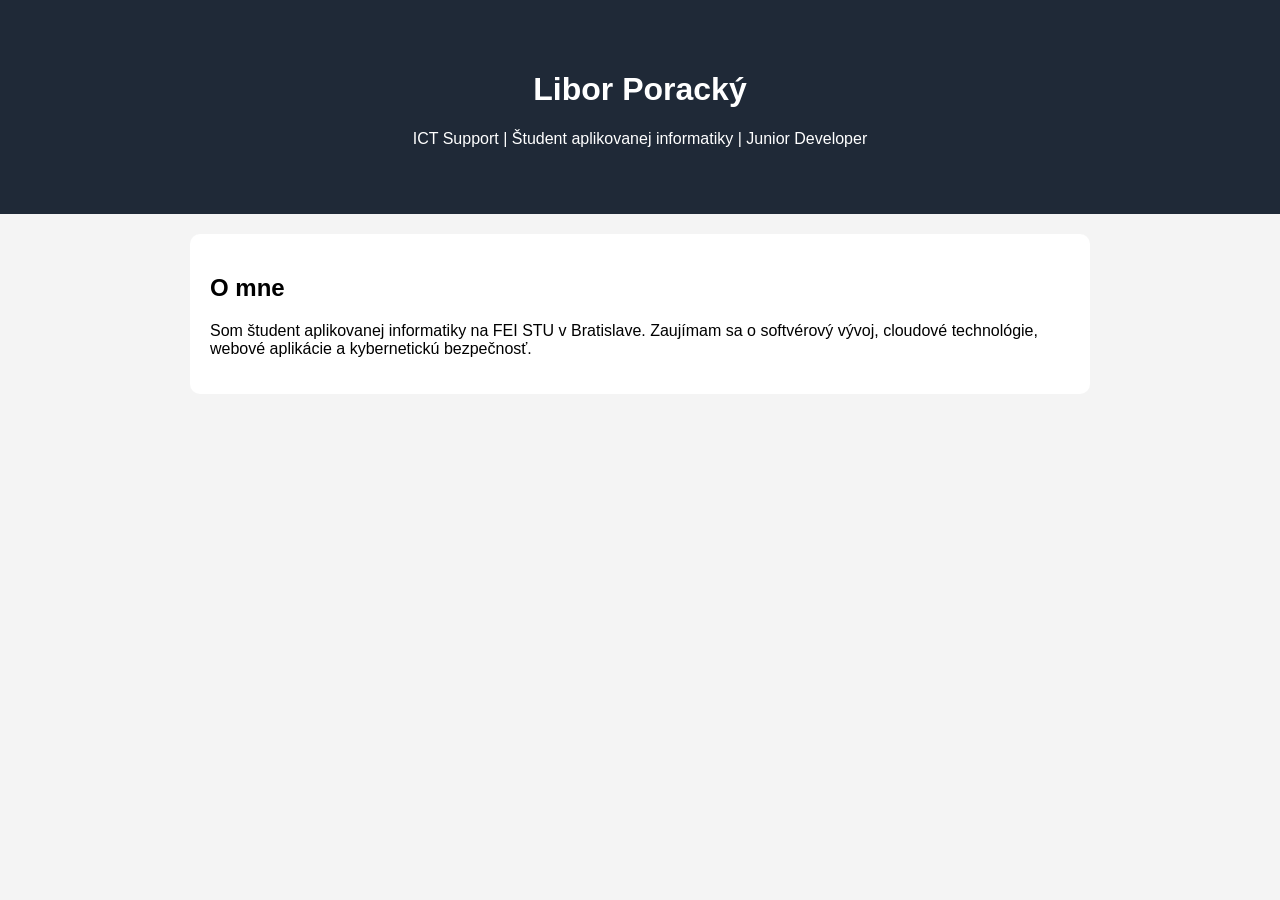
==== index.html @ b49f9b59 "Initial portfolio page" ====
<!DOCTYPE html>
<html lang="sk">
<head>
    <meta charset="UTF-8">
    <meta name="viewport" content="width=device-width, initial-scale=1.0">
    <title>Libor Poracký</title>

    <link rel="stylesheet" href="style.css">
</head>
<body>

    <header>
        <h1>Libor Poracký</h1>
        <p>ICT Support | Študent aplikovanej informatiky | Junior Developer</p>
    </header>

    <main>
        <section>
            <h2>O mne</h2>

            <p>
                Som študent aplikovanej informatiky na FEI STU v Bratislave.
                Zaujímam sa o softvérový vývoj, cloudové technológie,
                webové aplikácie a kybernetickú bezpečnosť.
            </p>
        </section>
    </main>

</body>
</html>
---- style.css ----
body {
    font-family: Arial, sans-serif;
    margin: 0;
    background: #f4f4f4;
}

header {
    background: #1f2937;
    color: white;
    text-align: center;
    padding: 50px;
}

main {
    max-width: 900px;
    margin: auto;
    padding: 20px;
}

section {
    background: white;
    padding: 20px;
    border-radius: 10px;
}
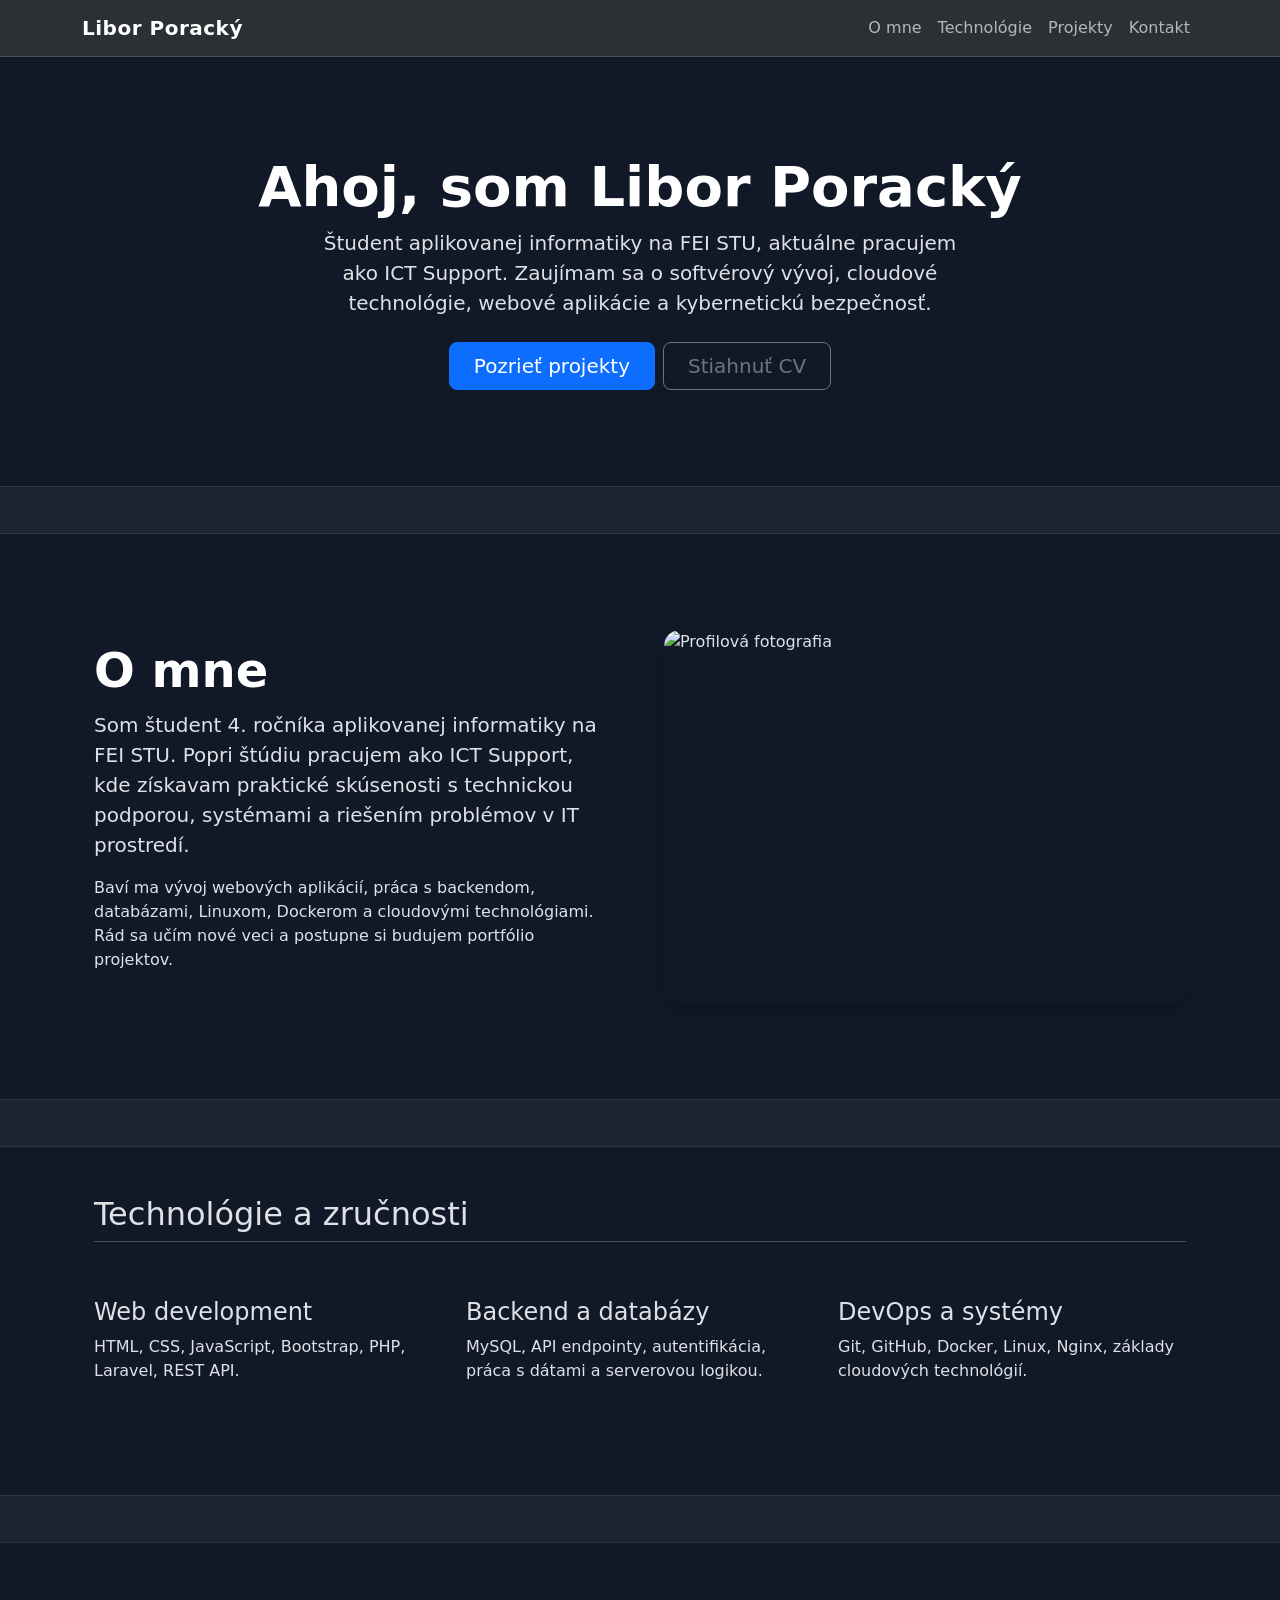
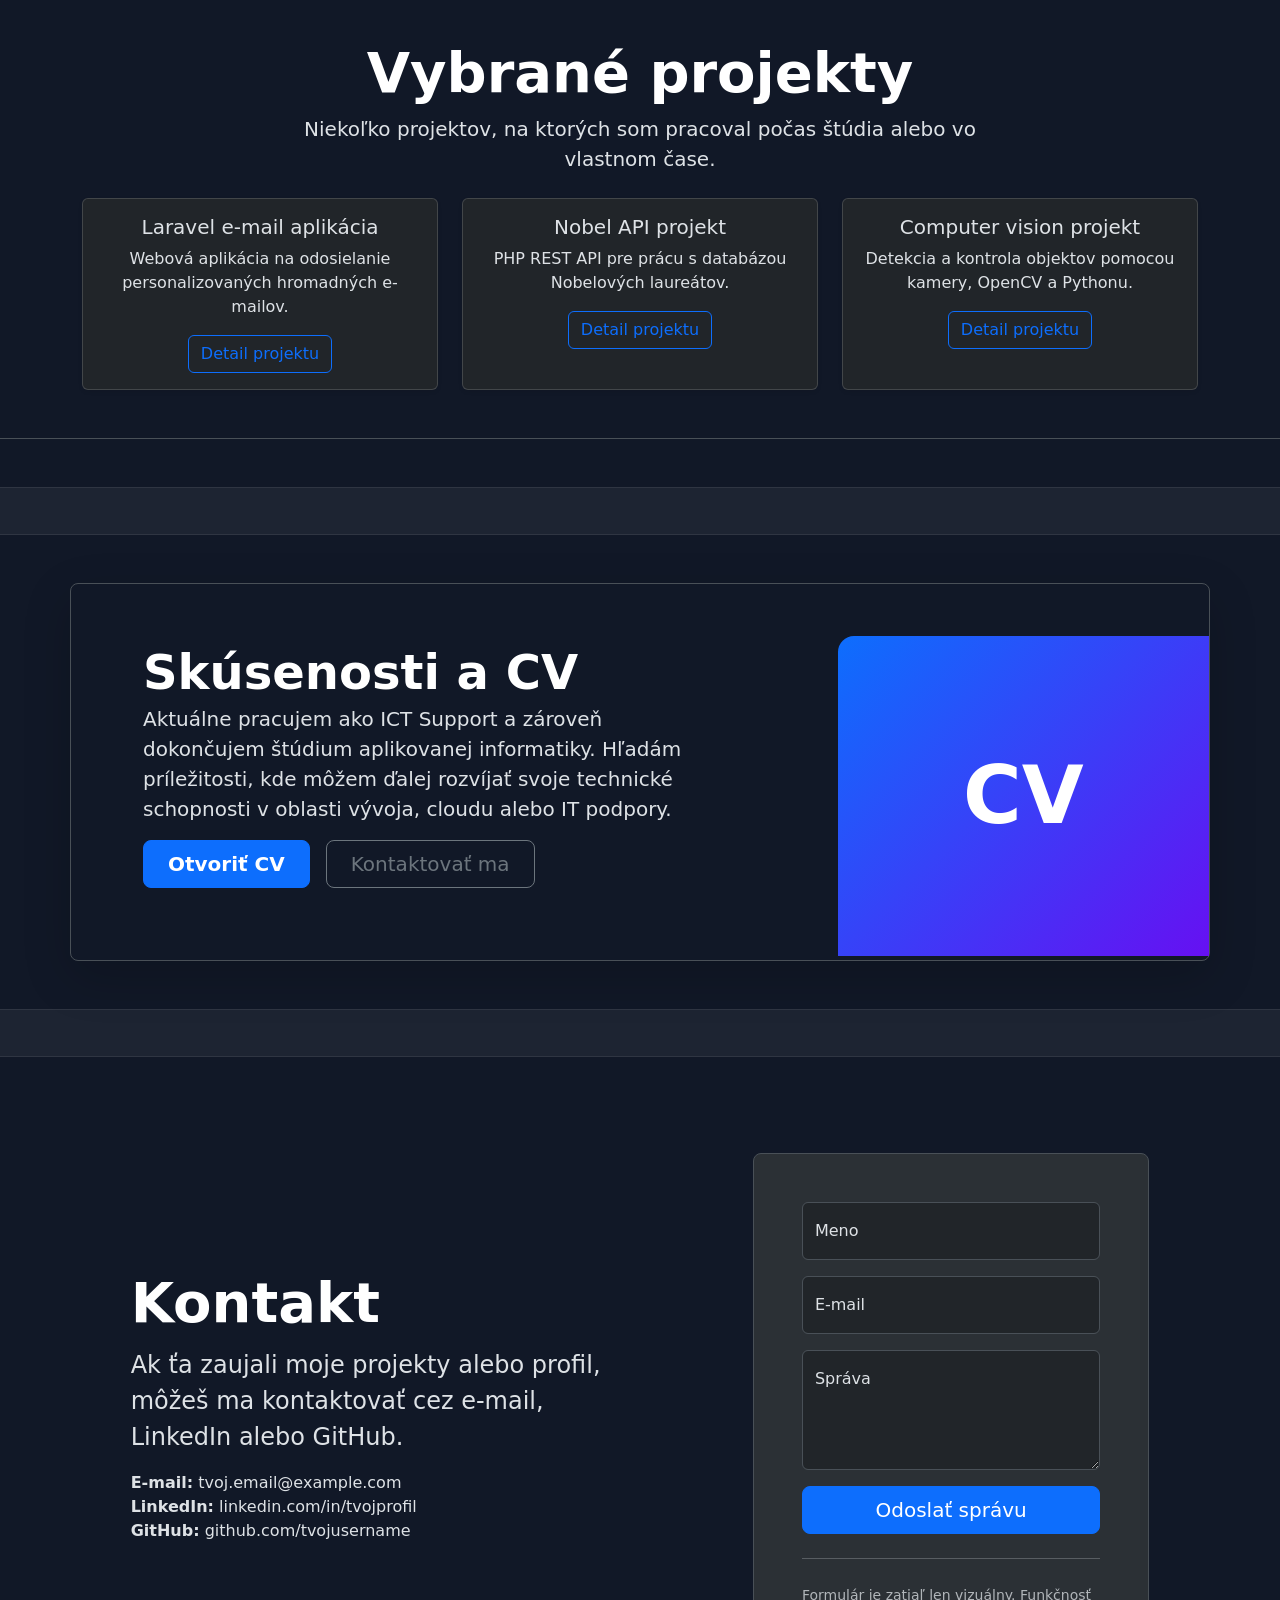
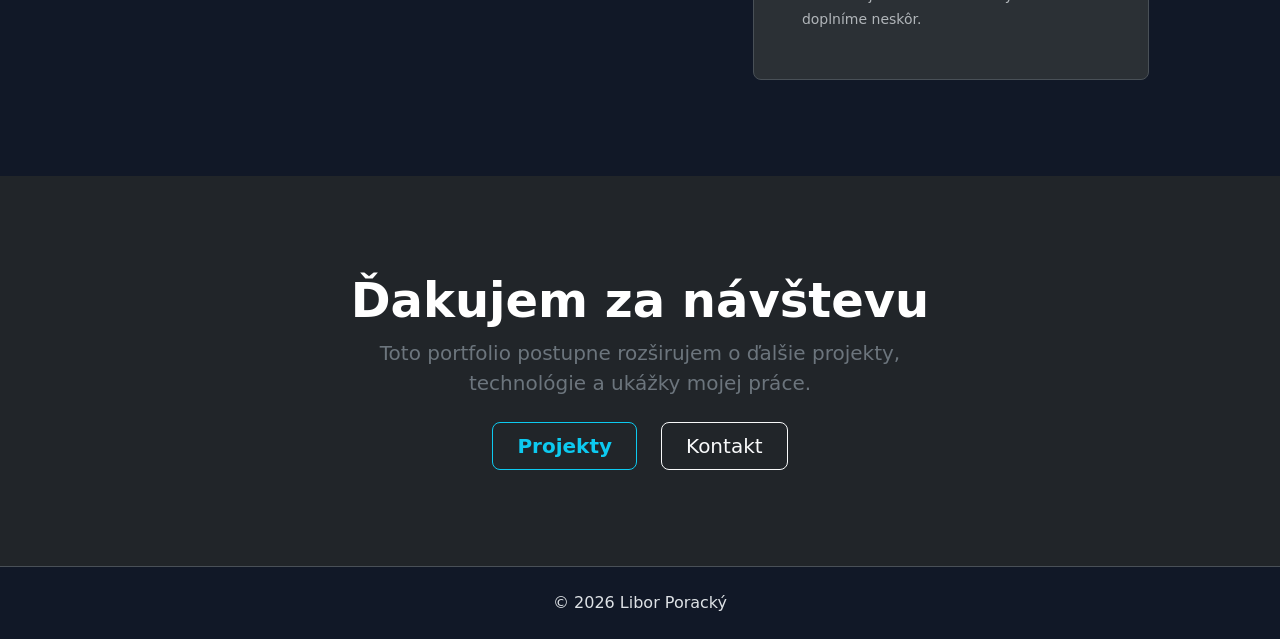
==== commit 6ac7a550: "Bootstrap hero sections" ====
--- a/index.html
+++ b/index.html
@@ -1,30 +1,274 @@
 <!DOCTYPE html>
-<html lang="sk">
+<html lang="sk" data-bs-theme="dark">
 <head>
     <meta charset="UTF-8">
     <meta name="viewport" content="width=device-width, initial-scale=1.0">
-    <title>Libor Poracký</title>
-
+    <title>Libor Poracký | Portfolio</title>
+
+    <link href="https://cdn.jsdelivr.net/npm/bootstrap@5.3.3/dist/css/bootstrap.min.css" rel="stylesheet">
     <link rel="stylesheet" href="style.css">
 </head>
+
 <body>
 
-    <header>
-        <h1>Libor Poracký</h1>
-        <p>ICT Support | Študent aplikovanej informatiky | Junior Developer</p>
-    </header>
-
-    <main>
-        <section>
-            <h2>O mne</h2>
-
-            <p>
-                Som študent aplikovanej informatiky na FEI STU v Bratislave.
-                Zaujímam sa o softvérový vývoj, cloudové technológie,
-                webové aplikácie a kybernetickú bezpečnosť.
+<nav class="navbar navbar-expand-lg bg-body-tertiary border-bottom sticky-top">
+    <div class="container">
+        <a class="navbar-brand fw-bold" href="#">Libor Poracký</a>
+
+        <button class="navbar-toggler" type="button" data-bs-toggle="collapse" data-bs-target="#navbar">
+            <span class="navbar-toggler-icon"></span>
+        </button>
+
+        <div class="collapse navbar-collapse" id="navbar">
+            <ul class="navbar-nav ms-auto">
+                <li class="nav-item"><a class="nav-link" href="#omne">O mne</a></li>
+                <li class="nav-item"><a class="nav-link" href="#skills">Technológie</a></li>
+                <li class="nav-item"><a class="nav-link" href="#projekty">Projekty</a></li>
+                <li class="nav-item"><a class="nav-link" href="#kontakt">Kontakt</a></li>
+            </ul>
+        </div>
+    </div>
+</nav>
+
+<main>
+
+    <!-- HERO -->
+    <section class="px-4 py-5 my-5 text-center">
+        <div class="container">
+            <h1 class="display-4 fw-bold text-body-emphasis">
+                Ahoj, som Libor Poracký
+            </h1>
+
+            <div class="col-lg-7 mx-auto">
+                <p class="lead mb-4">
+                    Študent aplikovanej informatiky na FEI STU, aktuálne pracujem ako ICT Support.
+                    Zaujímam sa o softvérový vývoj, cloudové technológie, webové aplikácie
+                    a kybernetickú bezpečnosť.
+                </p>
+
+                <div class="d-grid gap-2 d-sm-flex justify-content-sm-center">
+                    <a href="#projekty" class="btn btn-primary btn-lg px-4 gap-3">Pozrieť projekty</a>
+                    <a href="assets/cv.pdf" class="btn btn-outline-secondary btn-lg px-4" target="_blank">Stiahnuť CV</a>
+                </div>
+            </div>
+        </div>
+    </section>
+
+    <div class="b-example-divider"></div>
+
+    <!-- O MNE -->
+    <section id="omne" class="container col-xxl-8 px-4 py-5">
+        <div class="row flex-lg-row-reverse align-items-center g-5 py-5">
+            <div class="col-10 col-sm-8 col-lg-6">
+                <img src="assets/profile.jpg" class="d-block mx-lg-auto img-fluid rounded-4 shadow"
+                     alt="Profilová fotografia" width="700" height="500">
+            </div>
+
+            <div class="col-lg-6">
+                <h2 class="display-5 fw-bold text-body-emphasis lh-1 mb-3">O mne</h2>
+
+                <p class="lead">
+                    Som študent 4. ročníka aplikovanej informatiky na FEI STU.
+                    Popri štúdiu pracujem ako ICT Support, kde získavam praktické skúsenosti
+                    s technickou podporou, systémami a riešením problémov v IT prostredí.
+                </p>
+
+                <p>
+                    Baví ma vývoj webových aplikácií, práca s backendom, databázami,
+                    Linuxom, Dockerom a cloudovými technológiami. Rád sa učím nové veci
+                    a postupne si budujem portfólio projektov.
+                </p>
+            </div>
+        </div>
+    </section>
+
+    <div class="b-example-divider"></div>
+
+    <!-- SKILLS -->
+    <section id="skills" class="container px-4 py-5">
+        <h2 class="pb-2 border-bottom">Technológie a zručnosti</h2>
+
+        <div class="row g-4 py-5 row-cols-1 row-cols-lg-3">
+            <div class="col">
+                <h3 class="fs-4">Web development</h3>
+                <p>HTML, CSS, JavaScript, Bootstrap, PHP, Laravel, REST API.</p>
+            </div>
+
+            <div class="col">
+                <h3 class="fs-4">Backend a databázy</h3>
+                <p>MySQL, API endpointy, autentifikácia, práca s dátami a serverovou logikou.</p>
+            </div>
+
+            <div class="col">
+                <h3 class="fs-4">DevOps a systémy</h3>
+                <p>Git, GitHub, Docker, Linux, Nginx, základy cloudových technológií.</p>
+            </div>
+        </div>
+    </section>
+
+    <div class="b-example-divider"></div>
+
+    <!-- PROJEKTY -->
+    <section id="projekty" class="px-4 pt-5 my-5 text-center border-bottom">
+        <h2 class="display-4 fw-bold text-body-emphasis">Vybrané projekty</h2>
+
+        <div class="col-lg-7 mx-auto">
+            <p class="lead mb-4">
+                Niekoľko projektov, na ktorých som pracoval počas štúdia alebo vo vlastnom čase.
             </p>
-        </section>
-    </main>
+        </div>
+
+        <div class="container">
+            <div class="row g-4 mb-5">
+                <div class="col-md-4">
+                    <div class="card h-100 shadow-sm">
+                        <div class="card-body">
+                            <h5 class="card-title">Laravel e-mail aplikácia</h5>
+                            <p class="card-text">
+                                Webová aplikácia na odosielanie personalizovaných hromadných e-mailov.
+                            </p>
+                            <a href="#" class="btn btn-outline-primary">Detail projektu</a>
+                        </div>
+                    </div>
+                </div>
+
+                <div class="col-md-4">
+                    <div class="card h-100 shadow-sm">
+                        <div class="card-body">
+                            <h5 class="card-title">Nobel API projekt</h5>
+                            <p class="card-text">
+                                PHP REST API pre prácu s databázou Nobelových laureátov.
+                            </p>
+                            <a href="#" class="btn btn-outline-primary">Detail projektu</a>
+                        </div>
+                    </div>
+                </div>
+
+                <div class="col-md-4">
+                    <div class="card h-100 shadow-sm">
+                        <div class="card-body">
+                            <h5 class="card-title">Computer vision projekt</h5>
+                            <p class="card-text">
+                                Detekcia a kontrola objektov pomocou kamery, OpenCV a Pythonu.
+                            </p>
+                            <a href="#" class="btn btn-outline-primary">Detail projektu</a>
+                        </div>
+                    </div>
+                </div>
+            </div>
+        </div>
+    </section>
+
+    <div class="b-example-divider"></div>
+
+    <!-- CV / SKUSENOSTI -->
+    <section class="container my-5">
+        <div class="row p-4 pb-0 pe-lg-0 pt-lg-5 align-items-center rounded-3 border shadow-lg">
+            <div class="col-lg-7 p-3 p-lg-5 pt-lg-3">
+                <h2 class="display-5 fw-bold lh-1 text-body-emphasis">Skúsenosti a CV</h2>
+
+                <p class="lead">
+                    Aktuálne pracujem ako ICT Support a zároveň dokončujem štúdium aplikovanej informatiky.
+                    Hľadám príležitosti, kde môžem ďalej rozvíjať svoje technické schopnosti
+                    v oblasti vývoja, cloudu alebo IT podpory.
+                </p>
+
+                <div class="d-grid gap-2 d-md-flex justify-content-md-start mb-4">
+                    <a href="assets/cv.pdf" class="btn btn-primary btn-lg px-4 me-md-2 fw-bold" target="_blank">
+                        Otvoriť CV
+                    </a>
+                    <a href="#kontakt" class="btn btn-outline-secondary btn-lg px-4">
+                        Kontaktovať ma
+                    </a>
+                </div>
+            </div>
+
+            <div class="col-lg-4 offset-lg-1 p-0 overflow-hidden">
+                <div class="cv-box">
+                    CV
+                </div>
+            </div>
+        </div>
+    </section>
+
+    <div class="b-example-divider"></div>
+
+    <!-- KONTAKT -->
+    <section id="kontakt" class="container col-xl-10 col-xxl-8 px-4 py-5">
+        <div class="row align-items-center g-lg-5 py-5">
+            <div class="col-lg-7 text-center text-lg-start">
+                <h2 class="display-4 fw-bold lh-1 text-body-emphasis mb-3">Kontakt</h2>
+
+                <p class="col-lg-10 fs-4">
+                    Ak ťa zaujali moje projekty alebo profil, môžeš ma kontaktovať cez e-mail,
+                    LinkedIn alebo GitHub.
+                </p>
+
+                <p>
+                    <strong>E-mail:</strong> tvoj.email@example.com<br>
+                    <strong>LinkedIn:</strong> linkedin.com/in/tvojprofil<br>
+                    <strong>GitHub:</strong> github.com/tvojusername
+                </p>
+            </div>
+
+            <div class="col-md-10 mx-auto col-lg-5">
+                <form class="p-4 p-md-5 border rounded-3 bg-body-tertiary">
+                    <div class="form-floating mb-3">
+                        <input type="text" class="form-control" id="name" placeholder="Meno">
+                        <label for="name">Meno</label>
+                    </div>
+
+                    <div class="form-floating mb-3">
+                        <input type="email" class="form-control" id="email" placeholder="name@example.com">
+                        <label for="email">E-mail</label>
+                    </div>
+
+                    <div class="form-floating mb-3">
+                        <textarea class="form-control" placeholder="Správa" id="message" style="height: 120px"></textarea>
+                        <label for="message">Správa</label>
+                    </div>
+
+                    <button class="w-100 btn btn-lg btn-primary" type="submit">Odoslať správu</button>
+
+                    <hr class="my-4">
+                    <small class="text-body-secondary">
+                        Formulár je zatiaľ len vizuálny. Funkčnosť doplníme neskôr.
+                    </small>
+                </form>
+            </div>
+        </div>
+    </section>
+
+    <!-- DARK CTA -->
+    <section class="bg-dark text-secondary px-4 py-5 text-center">
+        <div class="py-5">
+            <h2 class="display-5 fw-bold text-white">Ďakujem za návštevu</h2>
+
+            <div class="col-lg-6 mx-auto">
+                <p class="fs-5 mb-4">
+                    Toto portfolio postupne rozširujem o ďalšie projekty, technológie
+                    a ukážky mojej práce.
+                </p>
+
+                <div class="d-grid gap-2 d-sm-flex justify-content-sm-center">
+                    <a href="#projekty" class="btn btn-outline-info btn-lg px-4 me-sm-3 fw-bold">
+                        Projekty
+                    </a>
+                    <a href="#kontakt" class="btn btn-outline-light btn-lg px-4">
+                        Kontakt
+                    </a>
+                </div>
+            </div>
+        </div>
+    </section>
+
+</main>
+
+<footer class="text-center py-4 border-top">
+    <p class="mb-0">&copy; 2026 Libor Poracký</p>
+</footer>
+
+<script src="https://cdn.jsdelivr.net/npm/bootstrap@5.3.3/dist/js/bootstrap.bundle.min.js"></script>
 
 </body>
 </html>
--- a/style.css
+++ b/style.css
@@ -1,24 +1,43 @@
-body {
-    font-family: Arial, sans-serif;
-    margin: 0;
-    background: #f4f4f4;
+html {
+    scroll-behavior: smooth;
 }
 
-header {
-    background: #1f2937;
-    color: white;
-    text-align: center;
-    padding: 50px;
+body {
+    background-color: #111827;
 }
 
-main {
-    max-width: 900px;
-    margin: auto;
-    padding: 20px;
+.b-example-divider {
+    width: 100%;
+    height: 3rem;
+    background-color: rgba(255, 255, 255, .05);
+    border: solid rgba(255, 255, 255, .08);
+    border-width: 1px 0;
+}
+
+.navbar-brand {
+    letter-spacing: 0.5px;
+}
+
+.card {
+    transition: 0.2s ease-in-out;
+}
+
+.card:hover {
+    transform: translateY(-5px);
+}
+
+.cv-box {
+    min-height: 320px;
+    background: linear-gradient(135deg, #0d6efd, #6610f2);
+    color: white;
+    font-size: 5rem;
+    font-weight: 800;
+    display: flex;
+    align-items: center;
+    justify-content: center;
+    border-top-left-radius: 1rem;
 }
 
 section {
-    background: white;
-    padding: 20px;
-    border-radius: 10px;
+    scroll-margin-top: 80px;
 }
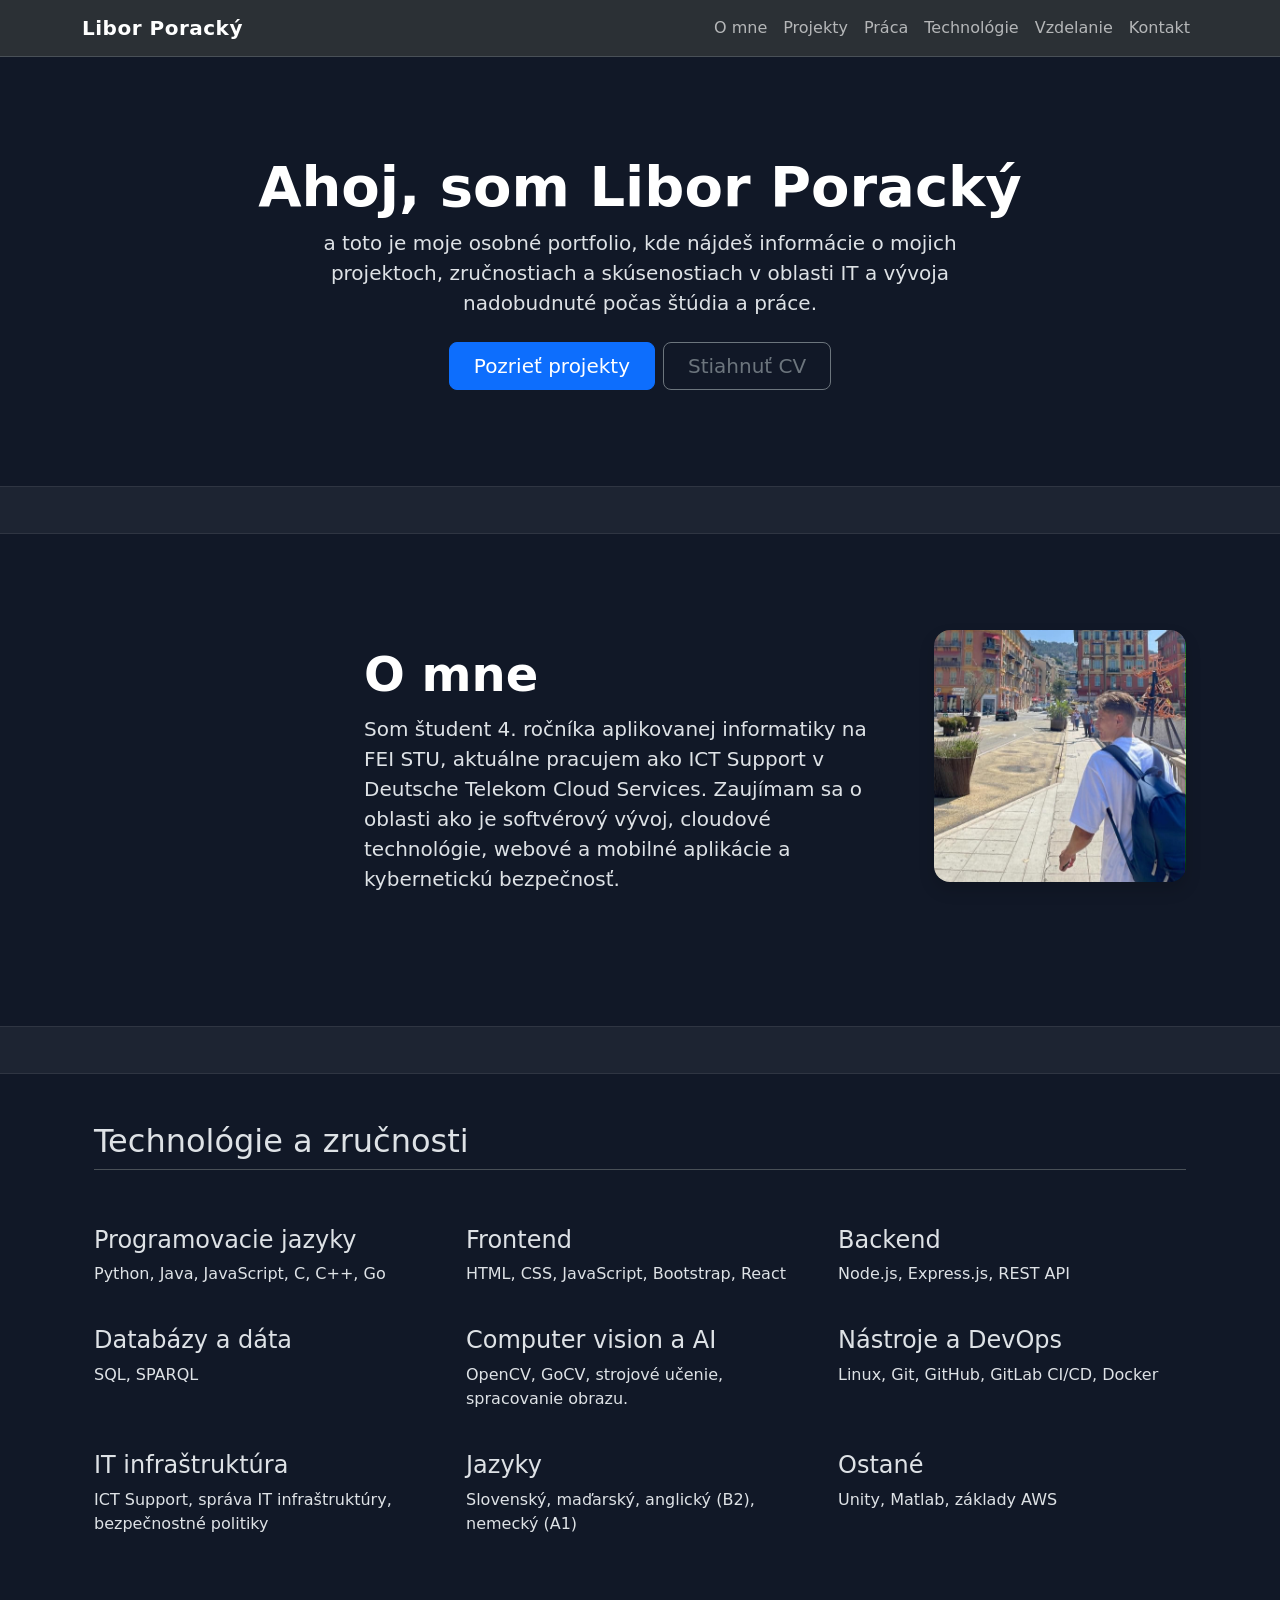
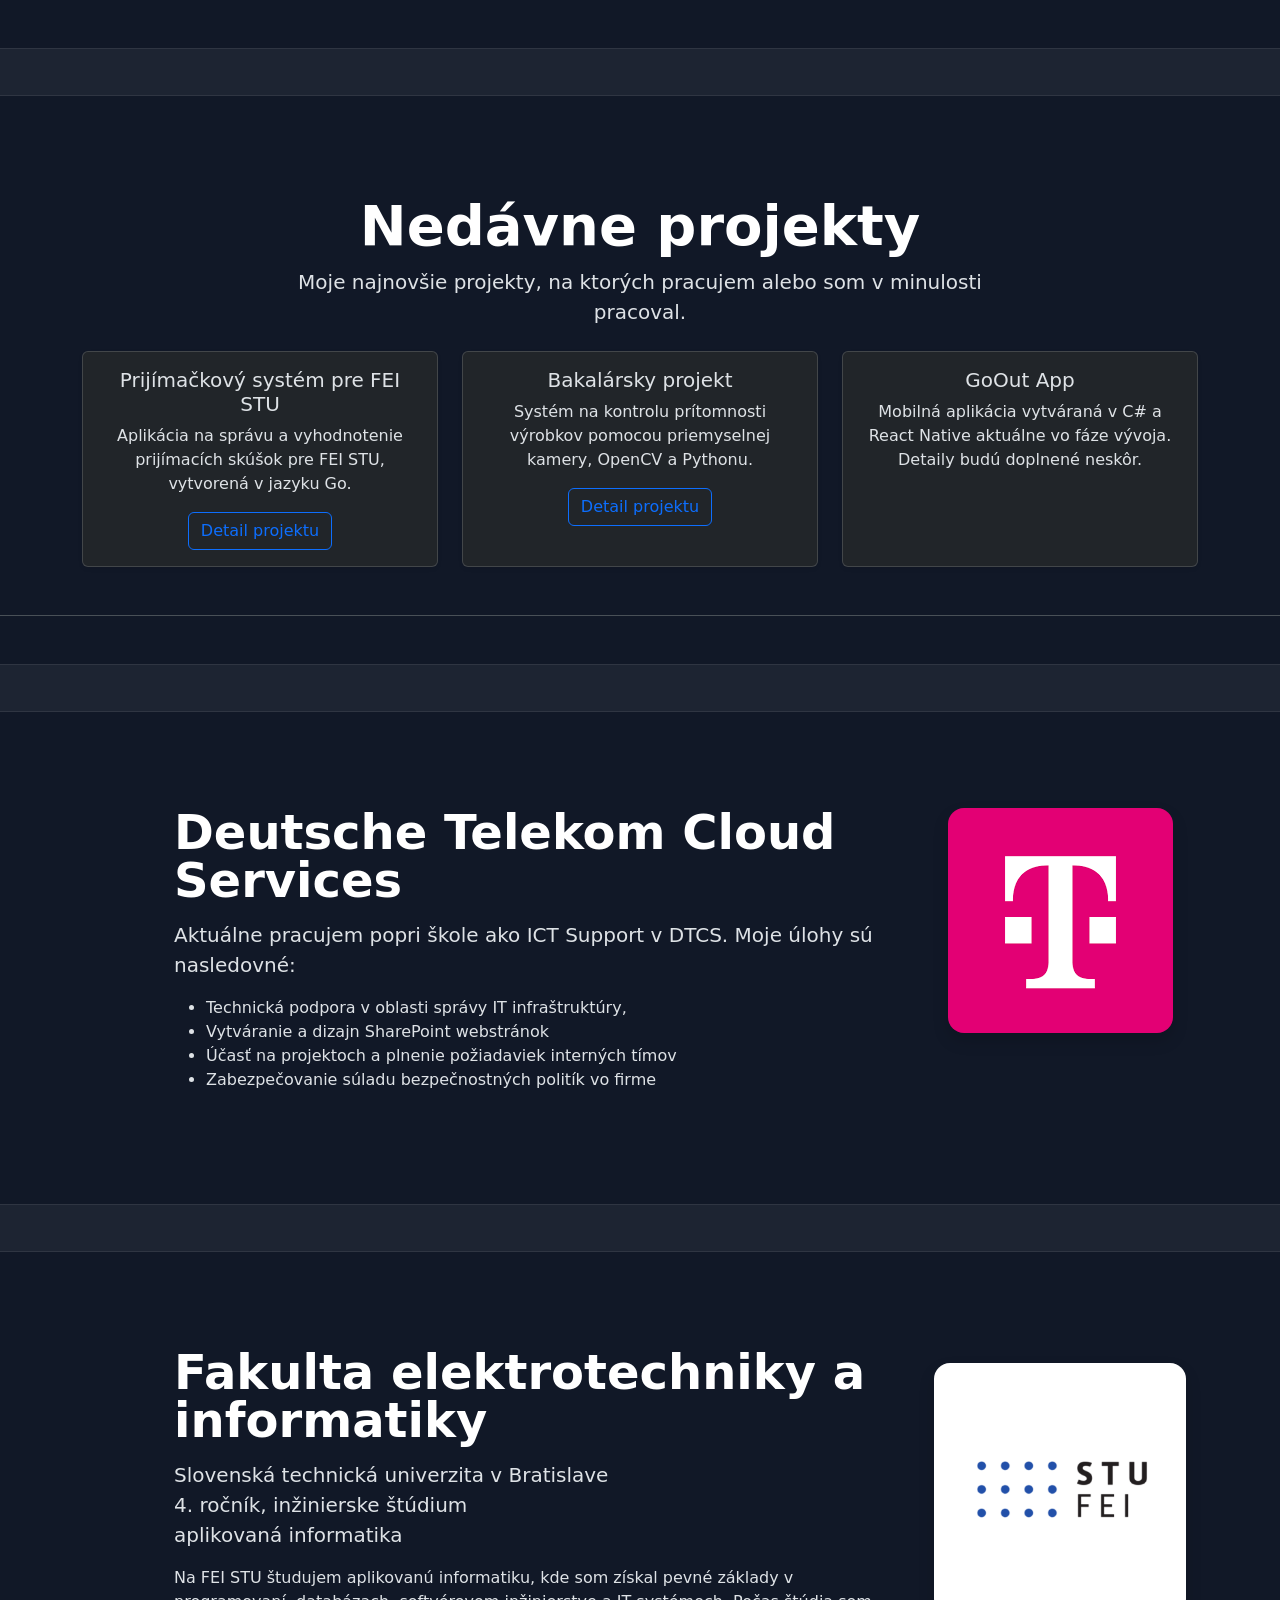
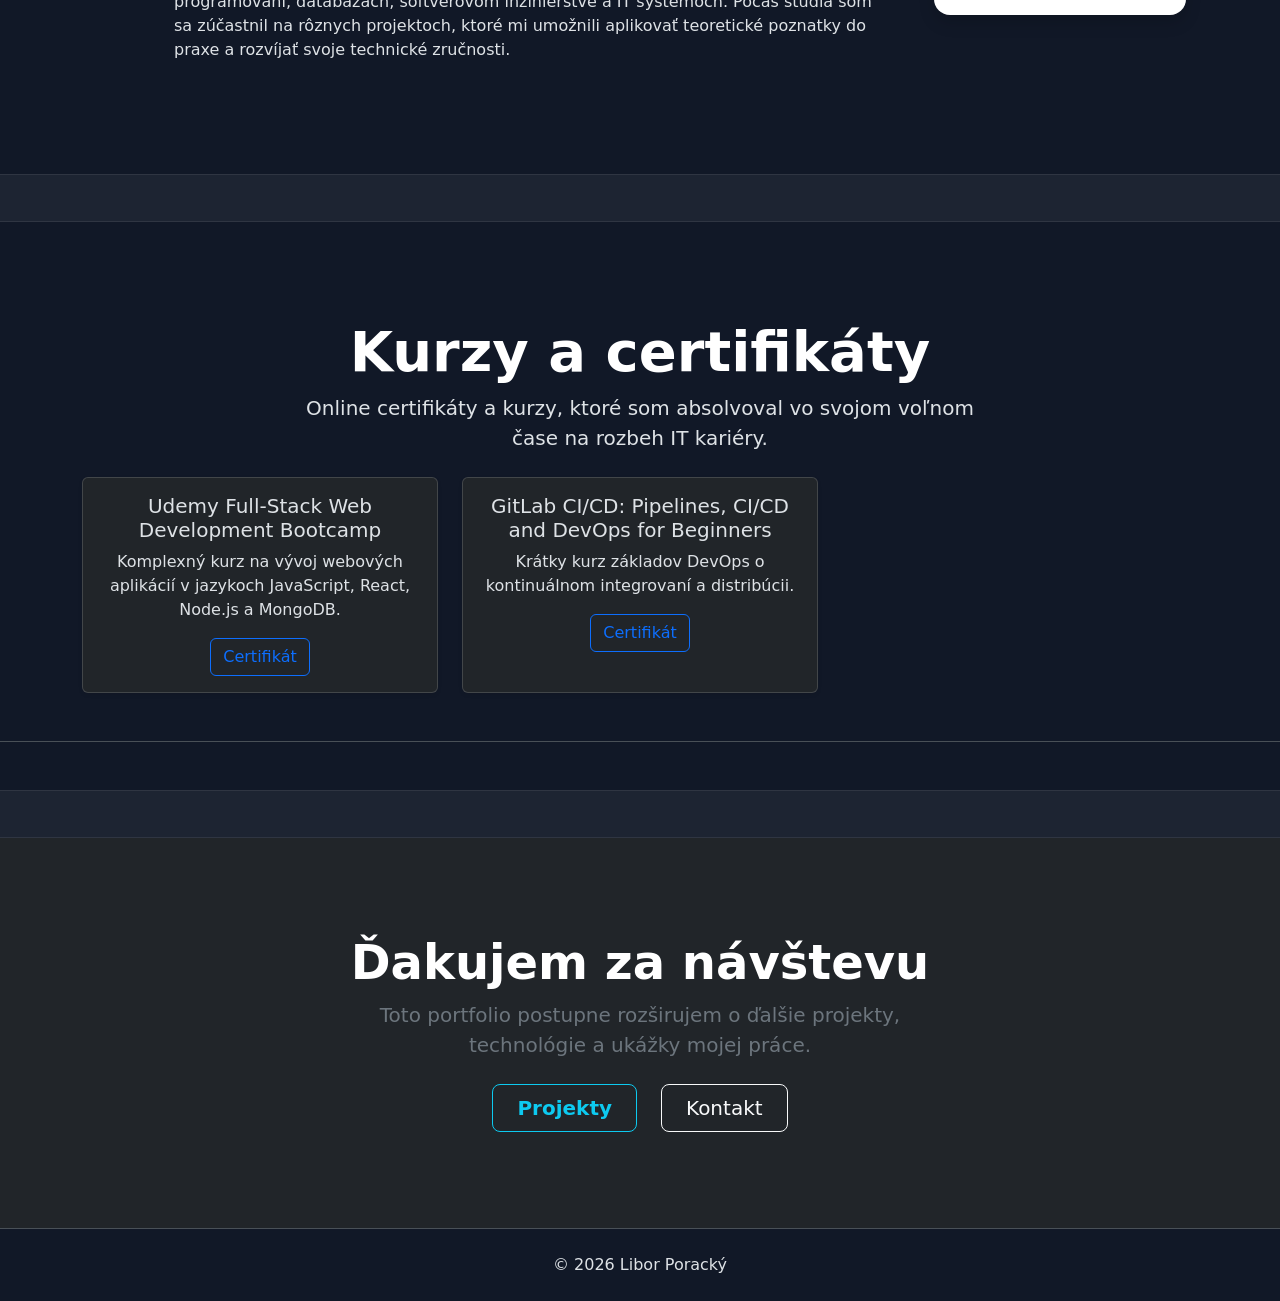
==== commit 87c54522: "Large porfolio update" ====
--- a/index.html
+++ b/index.html
@@ -22,8 +22,10 @@
         <div class="collapse navbar-collapse" id="navbar">
             <ul class="navbar-nav ms-auto">
                 <li class="nav-item"><a class="nav-link" href="#omne">O mne</a></li>
+                <li class="nav-item"><a class="nav-link" href="#projekty">Projekty</a></li>
+                <li class="nav-item"><a class="nav-link" href="#praca">Práca</a></li>
                 <li class="nav-item"><a class="nav-link" href="#skills">Technológie</a></li>
-                <li class="nav-item"><a class="nav-link" href="#projekty">Projekty</a></li>
+                <li class="nav-item"><a class="nav-link" href="#vzdelanie">Vzdelanie</a></li>
                 <li class="nav-item"><a class="nav-link" href="#kontakt">Kontakt</a></li>
             </ul>
         </div>
@@ -41,14 +43,13 @@
 
             <div class="col-lg-7 mx-auto">
                 <p class="lead mb-4">
-                    Študent aplikovanej informatiky na FEI STU, aktuálne pracujem ako ICT Support.
-                    Zaujímam sa o softvérový vývoj, cloudové technológie, webové aplikácie
-                    a kybernetickú bezpečnosť.
+                    a toto je moje osobné portfolio, kde nájdeš informácie o mojich projektoch, zručnostiach
+                    a skúsenostiach v oblasti IT a vývoja nadobudnuté počas štúdia a práce.
                 </p>
 
                 <div class="d-grid gap-2 d-sm-flex justify-content-sm-center">
                     <a href="#projekty" class="btn btn-primary btn-lg px-4 gap-3">Pozrieť projekty</a>
-                    <a href="assets/cv.pdf" class="btn btn-outline-secondary btn-lg px-4" target="_blank">Stiahnuť CV</a>
+                    <a href="assets/Poracky CV Resume.pdf" class="btn btn-outline-secondary btn-lg px-4" target="_blank">Stiahnuť CV</a>
                 </div>
             </div>
         </div>
@@ -59,62 +60,89 @@
     <!-- O MNE -->
     <section id="omne" class="container col-xxl-8 px-4 py-5">
         <div class="row flex-lg-row-reverse align-items-center g-5 py-5">
-            <div class="col-10 col-sm-8 col-lg-6">
-                <img src="assets/profile.jpg" class="d-block mx-lg-auto img-fluid rounded-4 shadow"
-                     alt="Profilová fotografia" width="700" height="500">
+            <div class="profile-photo col-10 col-sm-8 col-lg-6">
+                <img src="assets/nice24.jpg" class="d-block mx-lg-auto img-fluid rounded-4 shadow"
+                     alt="Profilová fotografia">
             </div>
 
             <div class="col-lg-6">
                 <h2 class="display-5 fw-bold text-body-emphasis lh-1 mb-3">O mne</h2>
 
                 <p class="lead">
-                    Som študent 4. ročníka aplikovanej informatiky na FEI STU.
-                    Popri štúdiu pracujem ako ICT Support, kde získavam praktické skúsenosti
-                    s technickou podporou, systémami a riešením problémov v IT prostredí.
-                </p>
-
-                <p>
-                    Baví ma vývoj webových aplikácií, práca s backendom, databázami,
-                    Linuxom, Dockerom a cloudovými technológiami. Rád sa učím nové veci
-                    a postupne si budujem portfólio projektov.
-                </p>
-            </div>
-        </div>
-    </section>
-
-    <div class="b-example-divider"></div>
-
-    <!-- SKILLS -->
+                    Som študent 4. ročníka aplikovanej informatiky na FEI STU, 
+                    aktuálne pracujem ako ICT Support v Deutsche Telekom Cloud Services.
+                    Zaujímam sa o oblasti ako je softvérový vývoj, cloudové technológie, 
+                    webové a mobilné aplikácie a kybernetickú bezpečnosť.
+                </p>
+
+            </div>
+        </div>
+    </section>
+
+    <div class="b-example-divider"></div>
+
+        <!-- SKILLS -->
     <section id="skills" class="container px-4 py-5">
         <h2 class="pb-2 border-bottom">Technológie a zručnosti</h2>
 
-        <div class="row g-4 py-5 row-cols-1 row-cols-lg-3">
-            <div class="col">
-                <h3 class="fs-4">Web development</h3>
-                <p>HTML, CSS, JavaScript, Bootstrap, PHP, Laravel, REST API.</p>
-            </div>
-
-            <div class="col">
-                <h3 class="fs-4">Backend a databázy</h3>
-                <p>MySQL, API endpointy, autentifikácia, práca s dátami a serverovou logikou.</p>
-            </div>
-
-            <div class="col">
-                <h3 class="fs-4">DevOps a systémy</h3>
-                <p>Git, GitHub, Docker, Linux, Nginx, základy cloudových technológií.</p>
-            </div>
-        </div>
-    </section>
-
-    <div class="b-example-divider"></div>
-
-    <!-- PROJEKTY -->
+        <div class="row g-4 py-5 row-cols-1 row-cols-md-2 row-cols-lg-3">
+
+            <div class="col">
+                <h3 class="fs-4">Programovacie jazyky</h3>
+                <p>Python, Java, JavaScript, C, C++, Go</p>
+            </div>
+
+            <div class="col">
+                <h3 class="fs-4">Frontend</h3>
+                <p>HTML, CSS, JavaScript, Bootstrap, React</p>
+            </div>
+
+            <div class="col">
+                <h3 class="fs-4">Backend</h3>
+                <p>Node.js, Express.js, REST API</p>
+            </div>
+
+            <div class="col">
+                <h3 class="fs-4">Databázy a dáta</h3>
+                <p>SQL, SPARQL</p>
+            </div>
+
+            <div class="col">
+                <h3 class="fs-4">Computer vision a AI</h3>
+                <p>OpenCV, GoCV, strojové učenie, spracovanie obrazu.</p>
+            </div>
+
+            <div class="col">
+                <h3 class="fs-4">Nástroje a DevOps</h3>
+                <p>Linux, Git, GitHub, GitLab CI/CD, Docker</p>
+            </div>
+
+            <div class="col">
+                <h3 class="fs-4">IT infraštruktúra</h3>
+                <p>ICT Support, správa IT infraštruktúry, bezpečnostné politiky</p>
+            </div>
+
+            <div class="col">
+                <h3 class="fs-4">Jazyky</h3>
+                <p>Slovenský, maďarský, anglický (B2), nemecký (A1)</p>
+            </div>
+
+            <div class="col">
+                <h3 class="fs-4">Ostané</h3>
+                <p>Unity, Matlab, základy AWS</p>
+            </div>
+
+        </div>
+    </section>
+
+    <div class="b-example-divider"></div>
+<!-- PROJEKTY -->
     <section id="projekty" class="px-4 pt-5 my-5 text-center border-bottom">
-        <h2 class="display-4 fw-bold text-body-emphasis">Vybrané projekty</h2>
+        <h2 class="display-4 fw-bold text-body-emphasis">Nedávne projekty</h2>
 
         <div class="col-lg-7 mx-auto">
             <p class="lead mb-4">
-                Niekoľko projektov, na ktorých som pracoval počas štúdia alebo vo vlastnom čase.
+                Moje najnovšie projekty, na ktorých pracujem alebo som v minulosti pracoval.
             </p>
         </div>
 
@@ -123,9 +151,9 @@
                 <div class="col-md-4">
                     <div class="card h-100 shadow-sm">
                         <div class="card-body">
-                            <h5 class="card-title">Laravel e-mail aplikácia</h5>
-                            <p class="card-text">
-                                Webová aplikácia na odosielanie personalizovaných hromadných e-mailov.
+                            <h5 class="card-title">Prijímačkový systém pre FEI STU</h5>
+                            <p class="card-text">
+                                Aplikácia na správu a vyhodnotenie prijímacích skúšok pre FEI STU, vytvorená v jazyku Go.
                             </p>
                             <a href="#" class="btn btn-outline-primary">Detail projektu</a>
                         </div>
@@ -135,9 +163,9 @@
                 <div class="col-md-4">
                     <div class="card h-100 shadow-sm">
                         <div class="card-body">
-                            <h5 class="card-title">Nobel API projekt</h5>
-                            <p class="card-text">
-                                PHP REST API pre prácu s databázou Nobelových laureátov.
+                            <h5 class="card-title">Bakalársky projekt</h5>
+                            <p class="card-text">
+                                Systém na kontrolu prítomnosti výrobkov pomocou priemyselnej kamery, OpenCV a Pythonu.
                             </p>
                             <a href="#" class="btn btn-outline-primary">Detail projektu</a>
                         </div>
@@ -147,98 +175,116 @@
                 <div class="col-md-4">
                     <div class="card h-100 shadow-sm">
                         <div class="card-body">
-                            <h5 class="card-title">Computer vision projekt</h5>
-                            <p class="card-text">
-                                Detekcia a kontrola objektov pomocou kamery, OpenCV a Pythonu.
-                            </p>
-                            <a href="#" class="btn btn-outline-primary">Detail projektu</a>
-                        </div>
-                    </div>
-                </div>
-            </div>
-        </div>
-    </section>
-
-    <div class="b-example-divider"></div>
-
-    <!-- CV / SKUSENOSTI -->
-    <section class="container my-5">
-        <div class="row p-4 pb-0 pe-lg-0 pt-lg-5 align-items-center rounded-3 border shadow-lg">
-            <div class="col-lg-7 p-3 p-lg-5 pt-lg-3">
-                <h2 class="display-5 fw-bold lh-1 text-body-emphasis">Skúsenosti a CV</h2>
+                            <h5 class="card-title">GoOut App</h5>
+                            <p class="card-text">
+                                Mobilná aplikácia vytváraná v C# a React Native aktuálne vo fáze vývoja. Detaily budú doplnené neskôr.
+                            </p>
+                        </div>
+                    </div>
+                </div>
+            </div>
+        </div>
+    </section>
+
+    <div class="b-example-divider"></div>
+
+<!-- PRACA -->
+    <section id="praca" class="container col-xxl-8 px-4 py-5">
+        <div class="row flex-lg-row-reverse align-items-center g-5 py-5">
+            <div class="profile-photo col-10 col-sm-8 col-lg-6">
+                <img src="assets/dtcs.png" class="d-block mx-lg-auto img-fluid rounded-4 shadow"
+                     alt="Profilová fotografia">
+            </div>
+
+            <div class="col-lg-8">
+                <h2 class="display-5 fw-bold text-body-emphasis lh-1 mb-3">Deutsche Telekom Cloud Services</h2>
 
                 <p class="lead">
-                    Aktuálne pracujem ako ICT Support a zároveň dokončujem štúdium aplikovanej informatiky.
-                    Hľadám príležitosti, kde môžem ďalej rozvíjať svoje technické schopnosti
-                    v oblasti vývoja, cloudu alebo IT podpory.
-                </p>
-
-                <div class="d-grid gap-2 d-md-flex justify-content-md-start mb-4">
-                    <a href="assets/cv.pdf" class="btn btn-primary btn-lg px-4 me-md-2 fw-bold" target="_blank">
-                        Otvoriť CV
-                    </a>
-                    <a href="#kontakt" class="btn btn-outline-secondary btn-lg px-4">
-                        Kontaktovať ma
-                    </a>
-                </div>
-            </div>
-
-            <div class="col-lg-4 offset-lg-1 p-0 overflow-hidden">
-                <div class="cv-box">
-                    CV
-                </div>
-            </div>
-        </div>
-    </section>
-
-    <div class="b-example-divider"></div>
-
-    <!-- KONTAKT -->
-    <section id="kontakt" class="container col-xl-10 col-xxl-8 px-4 py-5">
-        <div class="row align-items-center g-lg-5 py-5">
-            <div class="col-lg-7 text-center text-lg-start">
-                <h2 class="display-4 fw-bold lh-1 text-body-emphasis mb-3">Kontakt</h2>
-
-                <p class="col-lg-10 fs-4">
-                    Ak ťa zaujali moje projekty alebo profil, môžeš ma kontaktovať cez e-mail,
-                    LinkedIn alebo GitHub.
+                    Aktuálne pracujem popri škole ako ICT Support v DTCS. Moje úlohy sú nasledovné:
+                    <ul>
+                        <li>Technická podpora v oblasti správy IT infraštruktúry,</li>
+                        <li>Vytváranie a dizajn SharePoint webstránok</li>
+                        <li>Účasť na projektoch a plnenie požiadaviek interných tímov</li>
+                        <li>Zabezpečovanie súladu bezpečnostných politík vo firme</li>
+                    </ul>
+
+                </p>
+
+            </div>
+        </div>
+    </section>
+
+    <div class="b-example-divider"></div>
+
+    <section id="vzdelanie" class="container col-xxl-8 px-4 py-5">
+        <div class="row flex-lg-row-reverse align-items-center g-5 py-5">
+            <div class="profile-photo col-10 col-sm-8 col-lg-6">
+                <a href="https://www.fei.stuba.sk/" target="_blank" rel="noopener noreferrer">
+                    <img src="assets/fei-stu.png" class="d-block mx-lg-auto img-fluid rounded-4 shadow"
+                         alt="Profilová fotografia">
+                </a>
+            </div>
+
+            <div class="col-lg-8">
+                <h2 class="display-5 fw-bold text-body-emphasis lh-1 mb-3">Fakulta elektrotechniky a informatiky</h2>
+
+                <p class="lead">
+                    Slovenská technická univerzita v Bratislave <br>
+                    4. ročník, inžinierske štúdium <br>
+                    aplikovaná informatika
                 </p>
 
                 <p>
-                    <strong>E-mail:</strong> tvoj.email@example.com<br>
-                    <strong>LinkedIn:</strong> linkedin.com/in/tvojprofil<br>
-                    <strong>GitHub:</strong> github.com/tvojusername
-                </p>
-            </div>
-
-            <div class="col-md-10 mx-auto col-lg-5">
-                <form class="p-4 p-md-5 border rounded-3 bg-body-tertiary">
-                    <div class="form-floating mb-3">
-                        <input type="text" class="form-control" id="name" placeholder="Meno">
-                        <label for="name">Meno</label>
-                    </div>
-
-                    <div class="form-floating mb-3">
-                        <input type="email" class="form-control" id="email" placeholder="name@example.com">
-                        <label for="email">E-mail</label>
-                    </div>
-
-                    <div class="form-floating mb-3">
-                        <textarea class="form-control" placeholder="Správa" id="message" style="height: 120px"></textarea>
-                        <label for="message">Správa</label>
-                    </div>
-
-                    <button class="w-100 btn btn-lg btn-primary" type="submit">Odoslať správu</button>
-
-                    <hr class="my-4">
-                    <small class="text-body-secondary">
-                        Formulár je zatiaľ len vizuálny. Funkčnosť doplníme neskôr.
-                    </small>
-                </form>
-            </div>
-        </div>
-    </section>
-
+                    Na FEI STU študujem aplikovanú informatiku, kde som získal pevné základy v programovaní, databázach,
+                    softvérovom inžinierstve a IT systémoch. Počas štúdia som sa zúčastnil na rôznych projektoch, 
+                    ktoré mi umožnili aplikovať teoretické poznatky do praxe a rozvíjať svoje technické zručnosti. 
+                </p>
+            </div>
+        </div>
+    </section>
+
+<div class="b-example-divider"></div>
+<!-- CERTIFIKÁTY -->
+    <section id="certifikaty" class="px-4 pt-5 my-5 text-center border-bottom">
+        <h2 class="display-4 fw-bold text-body-emphasis">Kurzy a certifikáty</h2>
+
+        <div class="col-lg-7 mx-auto">
+            <p class="lead mb-4">
+                Online certifikáty a kurzy, ktoré som absolvoval vo svojom voľnom čase
+                na rozbeh IT kariéry.
+            </p>
+        </div>
+
+        <div class="container">
+            <div class="row g-4 mb-5">
+                <div class="col-md-4">
+                    <div class="card h-100 shadow-sm">
+                        <div class="card-body">
+                            <h5 class="card-title">Udemy Full-Stack Web Development Bootcamp</h5>
+                            <p class="card-text">
+                                Komplexný kurz na vývoj webových aplikácií v jazykoch JavaScript, React, Node.js a MongoDB.
+                            </p>
+                            <a href="https://www.udemy.com/certificate/UC-d38f4f7a-0711-4899-befc-640fd6a4c010/" class="btn btn-outline-primary">Certifikát</a>
+                        </div>
+                    </div>
+                </div>
+
+                <div class="col-md-4">
+                    <div class="card h-100 shadow-sm">
+                        <div class="card-body">
+                            <h5 class="card-title">GitLab CI/CD: Pipelines, CI/CD and DevOps for Beginners</h5>
+                            <p class="card-text">
+                                Krátky kurz základov DevOps o kontinuálnom integrovaní a distribúcii.
+                            </p>
+                            <a href="https://www.udemy.com/certificate/UC-8b1f4f7a-0711-4899-befc-640fd6a4c010/" class="btn btn-outline-primary">Certifikát</a>
+                        </div>
+                    </div>
+                </div>
+            </div>
+        </div>
+    </section>
+
+    <div class="b-example-divider"></div>
     <!-- DARK CTA -->
     <section class="bg-dark text-secondary px-4 py-5 text-center">
         <div class="py-5">
--- a/style.css
+++ b/style.css
@@ -26,7 +26,7 @@
     transform: translateY(-5px);
 }
 
-.cv-box {
+.stu-box {
     min-height: 320px;
     background: linear-gradient(135deg, #0d6efd, #6610f2);
     color: white;
@@ -40,4 +40,10 @@
 
 section {
     scroll-margin-top: 80px;
+}
+
+.profile-photo {
+  width: 300px;
+  height: 300px;
+  object-fit: cover;
 }
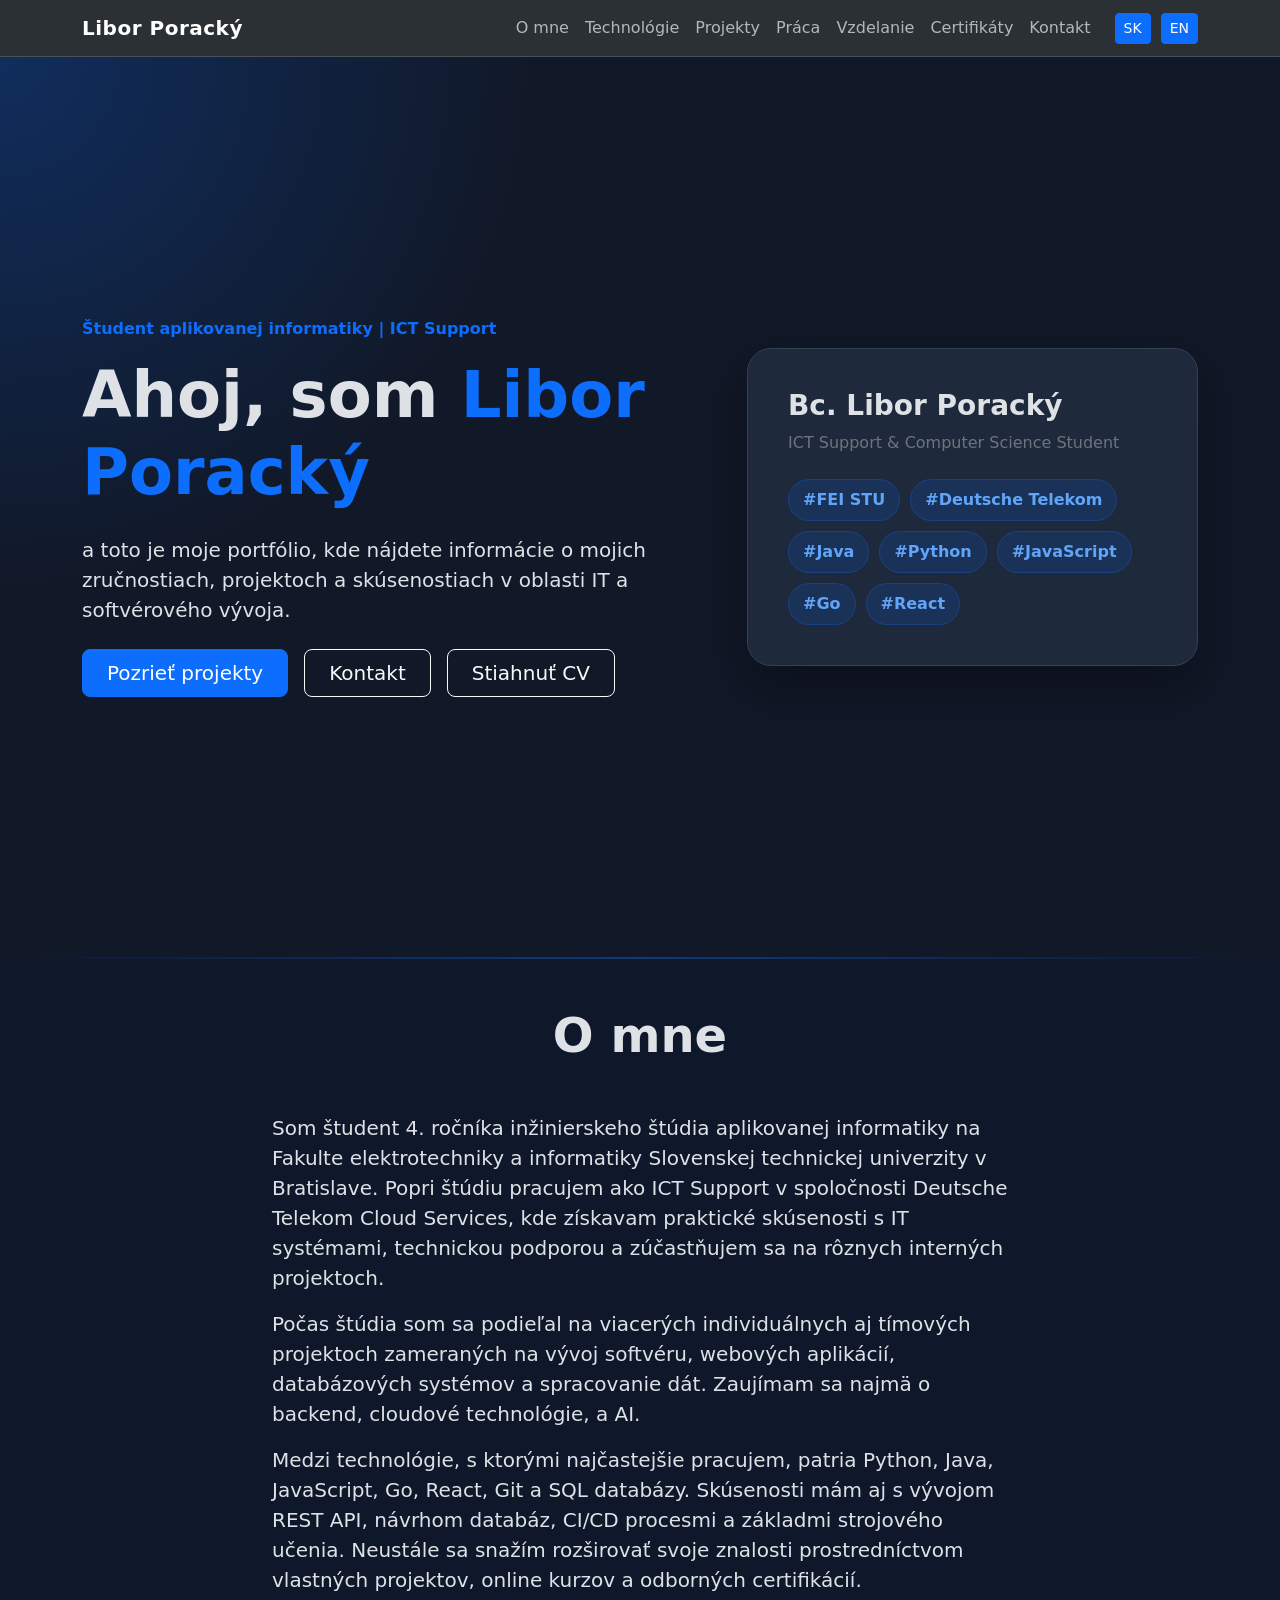
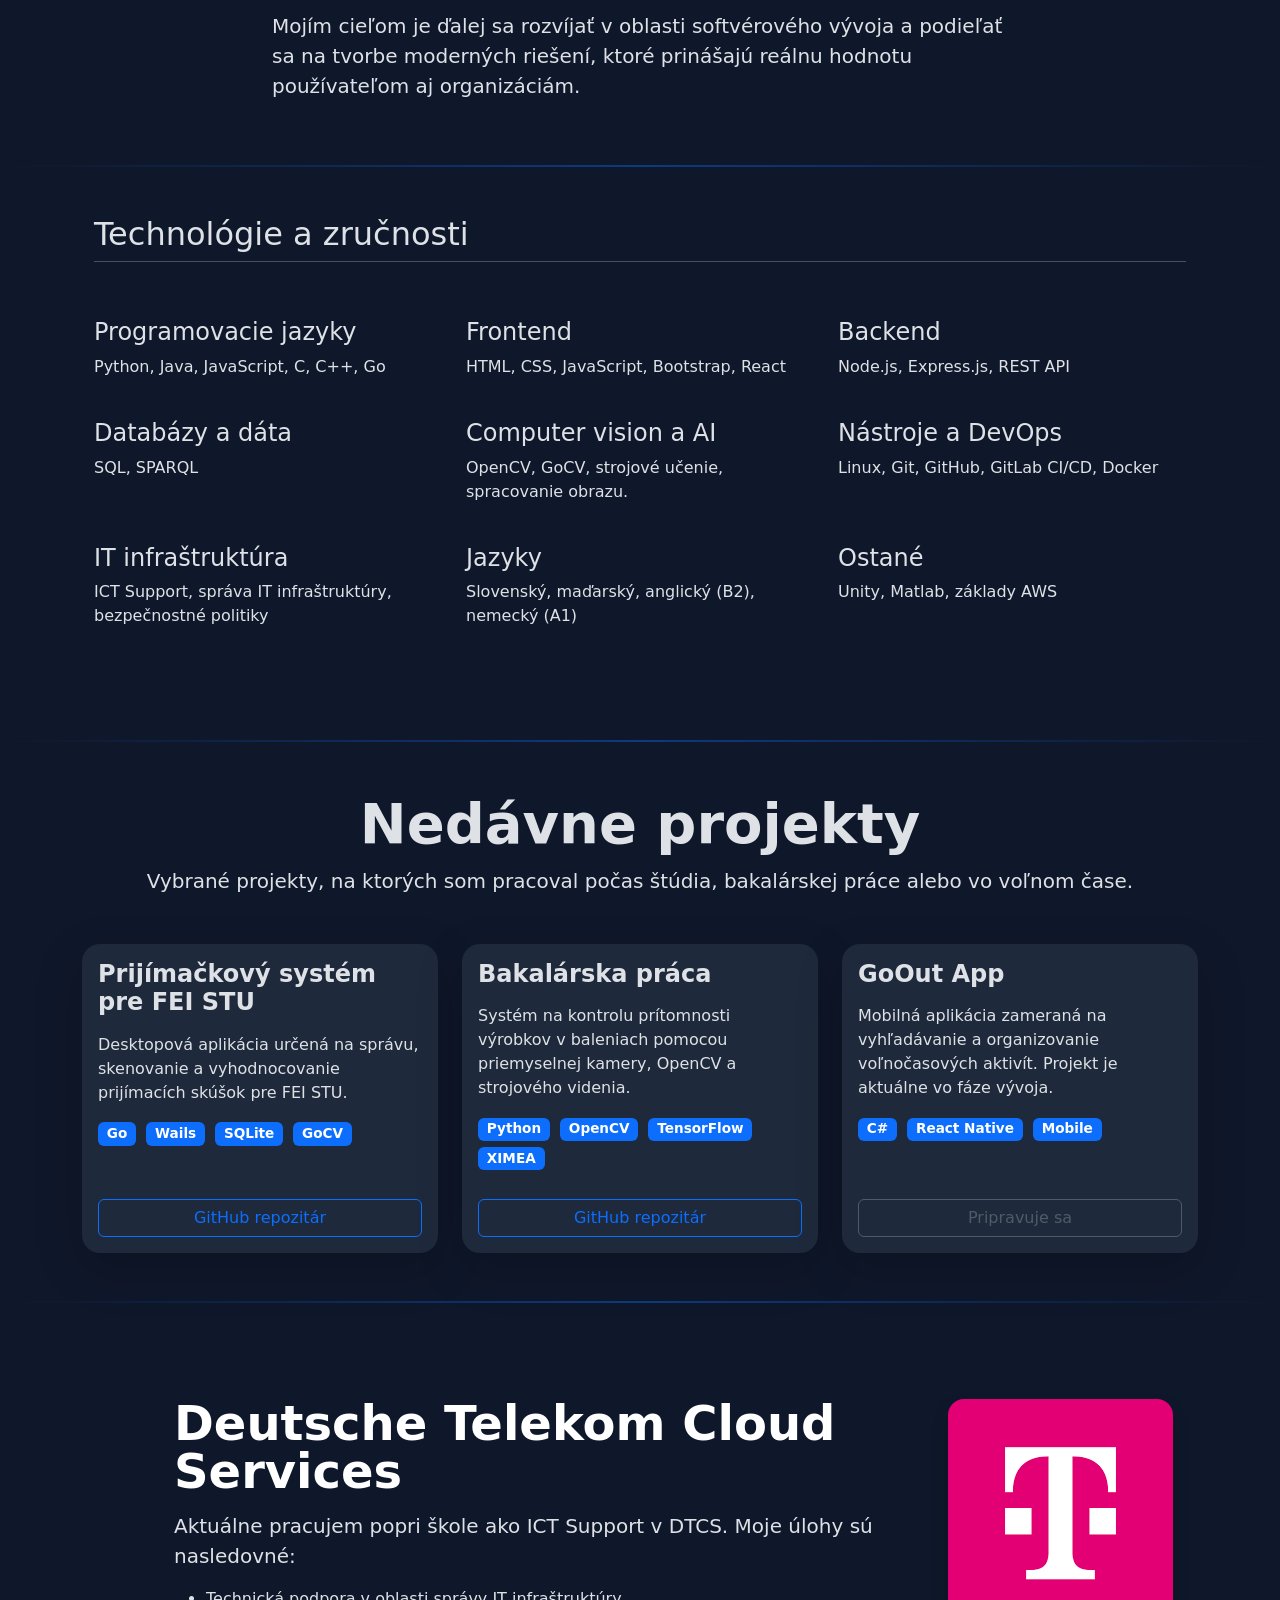
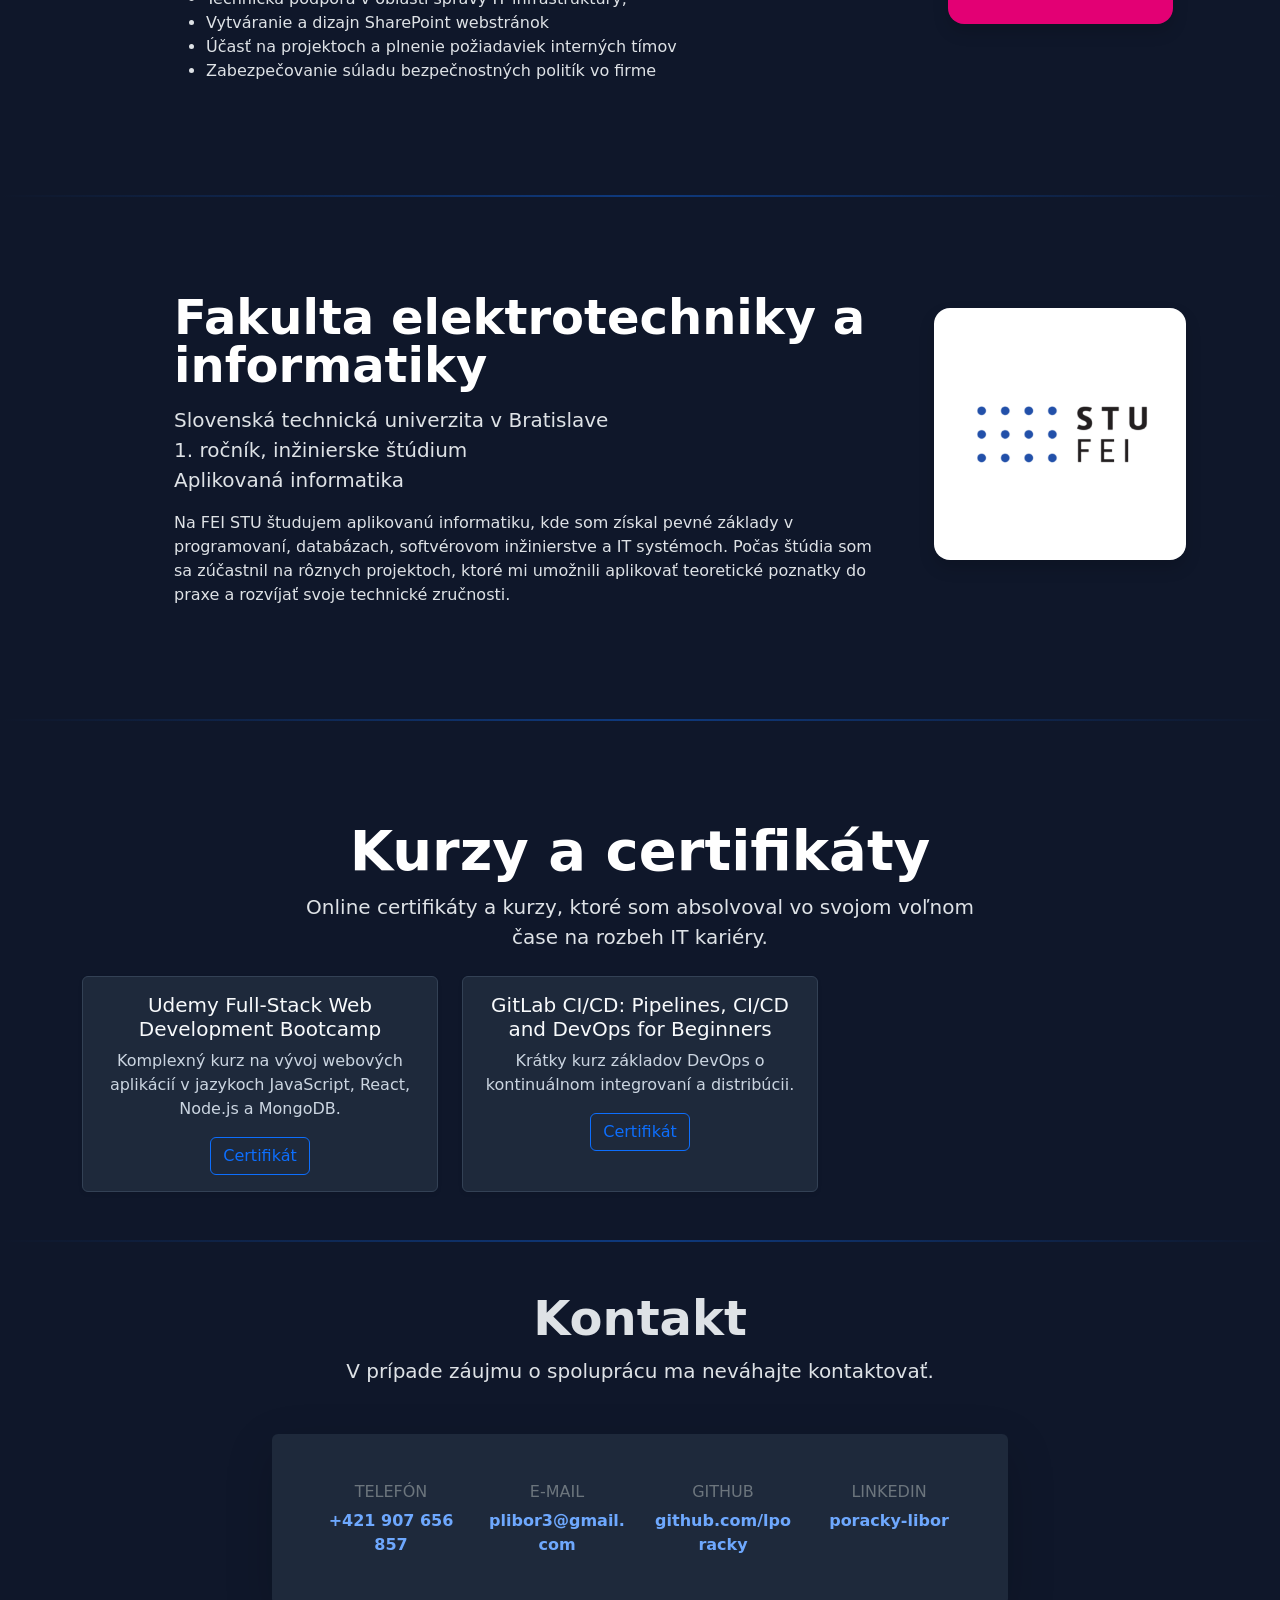
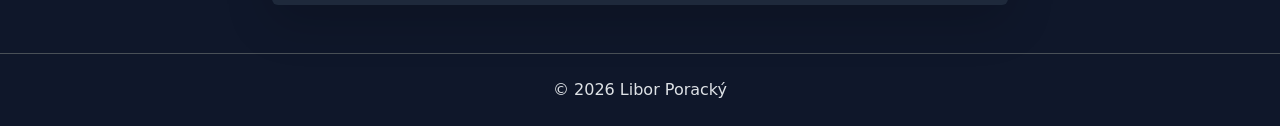
==== commit 049ec89d: "Added en.html + fix" ====
--- a/index.html
+++ b/index.html
@@ -14,70 +14,131 @@
 <nav class="navbar navbar-expand-lg bg-body-tertiary border-bottom sticky-top">
     <div class="container">
         <a class="navbar-brand fw-bold" href="#">Libor Poracký</a>
-
+        
         <button class="navbar-toggler" type="button" data-bs-toggle="collapse" data-bs-target="#navbar">
             <span class="navbar-toggler-icon"></span>
         </button>
 
+        
+
         <div class="collapse navbar-collapse" id="navbar">
             <ul class="navbar-nav ms-auto">
                 <li class="nav-item"><a class="nav-link" href="#omne">O mne</a></li>
+                <li class="nav-item"><a class="nav-link" href="#skills">Technológie</a></li>
                 <li class="nav-item"><a class="nav-link" href="#projekty">Projekty</a></li>
                 <li class="nav-item"><a class="nav-link" href="#praca">Práca</a></li>
-                <li class="nav-item"><a class="nav-link" href="#skills">Technológie</a></li>
                 <li class="nav-item"><a class="nav-link" href="#vzdelanie">Vzdelanie</a></li>
+                <li class="nav-item"><a class="nav-link" href="#certifikaty">Certifikáty</a></li>
                 <li class="nav-item"><a class="nav-link" href="#kontakt">Kontakt</a></li>
             </ul>
+            <div class="language-switch ms-lg-3">
+    <a href="index.html" class="btn btn-primary btn-sm">
+        SK
+    </a>
+
+    <a href="en.html" class="btn btn-primary btn-sm">
+        EN
+    </a>
+</div>
         </div>
     </div>
 </nav>
 
 <main>
 
+
     <!-- HERO -->
-    <section class="px-4 py-5 my-5 text-center">
-        <div class="container">
-            <h1 class="display-4 fw-bold text-body-emphasis">
-                Ahoj, som Libor Poracký
-            </h1>
-
-            <div class="col-lg-7 mx-auto">
+<section class="hero-section">
+    <div class="container">
+        <div class="row align-items-center min-vh-100 py-5">
+
+            <div class="col-lg-7">
+                <p class="text-primary fw-bold mb-3">Študent aplikovanej informatiky | ICT Support</p>
+
+                <h1 class="display-3 fw-bold mb-4">
+                    Ahoj, som <span class="text-primary">Libor Poracký</span>
+                </h1>
+
                 <p class="lead mb-4">
-                    a toto je moje osobné portfolio, kde nájdeš informácie o mojich projektoch, zručnostiach
-                    a skúsenostiach v oblasti IT a vývoja nadobudnuté počas štúdia a práce.
+                    a toto je moje portfólio, kde nájdete informácie o mojich zručnostiach, projektoch a skúsenostiach v oblasti IT a softvérového vývoja.
                 </p>
 
-                <div class="d-grid gap-2 d-sm-flex justify-content-sm-center">
-                    <a href="#projekty" class="btn btn-primary btn-lg px-4 gap-3">Pozrieť projekty</a>
-                    <a href="assets/Poracky CV Resume.pdf" class="btn btn-outline-secondary btn-lg px-4" target="_blank">Stiahnuť CV</a>
-                </div>
-            </div>
-        </div>
-    </section>
+                <div class="d-flex flex-wrap gap-3">
+                    <a href="#projekty" class="btn btn-primary btn-lg px-4">Pozrieť projekty</a>
+                    <a href="#kontakt" class="btn btn-outline-light btn-lg px-4">Kontakt</a>
+                    <a href="assets/CV Resume Poracky.pdf" target="_blank" class="btn btn-outline-light btn-lg px-4">
+                        Stiahnuť CV
+                    </a>
+                </div>
+            </div>
+
+            <div class="col-lg-5 mt-5 mt-lg-0">
+                <div class="hero-card">
+                    <h3 class="fw-bold">Bc. Libor Poracký</h3>
+                    <p class="text-secondary mb-4">ICT Support & Computer Science Student</p>
+
+                    <div class="hero-tags">
+                        <span>#FEI STU</span>
+                        <span>#Deutsche Telekom</span>
+                        <span>#Java</span>
+                        <span>#Python</span>
+                        <span>#JavaScript</span>
+                        <span>#Go</span>
+                        <span>#React</span>
+                    </div>
+                </div>
+            </div>
+
+        </div>
+    </div>
+</section>
 
     <div class="b-example-divider"></div>
 
+
     <!-- O MNE -->
-    <section id="omne" class="container col-xxl-8 px-4 py-5">
-        <div class="row flex-lg-row-reverse align-items-center g-5 py-5">
-            <div class="profile-photo col-10 col-sm-8 col-lg-6">
-                <img src="assets/nice24.jpg" class="d-block mx-lg-auto img-fluid rounded-4 shadow"
-                     alt="Profilová fotografia">
-            </div>
-
-            <div class="col-lg-6">
-                <h2 class="display-5 fw-bold text-body-emphasis lh-1 mb-3">O mne</h2>
-
-                <p class="lead">
-                    Som študent 4. ročníka aplikovanej informatiky na FEI STU, 
-                    aktuálne pracujem ako ICT Support v Deutsche Telekom Cloud Services.
-                    Zaujímam sa o oblasti ako je softvérový vývoj, cloudové technológie, 
-                    webové a mobilné aplikácie a kybernetickú bezpečnosť.
-                </p>
-
-            </div>
-        </div>
-    </section>
+<section id="omne" class="container py-5">
+
+    <div class="row justify-content-center">
+        <div class="col-lg-8">
+
+            <div class="text-center mb-5">
+                <h2 class="display-5 fw-bold">O mne</h2>
+            </div>
+
+            <p class="lead">
+                Som študent 4. ročníka inžinierskeho štúdia aplikovanej informatiky
+                na Fakulte elektrotechniky a informatiky Slovenskej technickej univerzity
+                v Bratislave. Popri štúdiu pracujem ako ICT Support v spoločnosti
+                Deutsche Telekom Cloud Services, kde získavam praktické skúsenosti
+                s IT systémami, technickou podporou a zúčastňujem sa na rôznych interných projektoch.
+            </p>
+
+            <p class="lead">
+                Počas štúdia som sa podieľal na viacerých individuálnych aj tímových
+                projektoch zameraných na vývoj softvéru, webových aplikácií,
+                databázových systémov a spracovanie dát. Zaujímam sa najmä o backend,
+                cloudové technológie, a AI.
+            </p>
+
+            <p class="lead">
+                Medzi technológie, s ktorými najčastejšie pracujem, patria Python,
+                Java, JavaScript, Go, React, Git a SQL databázy. Skúsenosti mám
+                aj s vývojom REST API, návrhom databáz, CI/CD procesmi a základmi
+                strojového učenia. Neustále sa snažím rozširovať svoje znalosti
+                prostredníctvom vlastných projektov, online kurzov a odborných certifikácií.
+            </p>
+
+            <p class="lead">
+                Mojím cieľom je ďalej sa rozvíjať v oblasti softvérového vývoja
+                a podieľať sa na tvorbe moderných riešení, ktoré prinášajú reálnu
+                hodnotu používateľom aj organizáciám.
+            </p>
+
+        </div>
+    </div>
+
+</section>
 
     <div class="b-example-divider"></div>
 
@@ -136,55 +197,126 @@
     </section>
 
     <div class="b-example-divider"></div>
+
 <!-- PROJEKTY -->
-    <section id="projekty" class="px-4 pt-5 my-5 text-center border-bottom">
-        <h2 class="display-4 fw-bold text-body-emphasis">Nedávne projekty</h2>
-
-        <div class="col-lg-7 mx-auto">
-            <p class="lead mb-4">
-                Moje najnovšie projekty, na ktorých pracujem alebo som v minulosti pracoval.
-            </p>
-        </div>
-
-        <div class="container">
-            <div class="row g-4 mb-5">
-                <div class="col-md-4">
-                    <div class="card h-100 shadow-sm">
-                        <div class="card-body">
-                            <h5 class="card-title">Prijímačkový systém pre FEI STU</h5>
-                            <p class="card-text">
-                                Aplikácia na správu a vyhodnotenie prijímacích skúšok pre FEI STU, vytvorená v jazyku Go.
-                            </p>
-                            <a href="#" class="btn btn-outline-primary">Detail projektu</a>
-                        </div>
-                    </div>
-                </div>
-
-                <div class="col-md-4">
-                    <div class="card h-100 shadow-sm">
-                        <div class="card-body">
-                            <h5 class="card-title">Bakalársky projekt</h5>
-                            <p class="card-text">
-                                Systém na kontrolu prítomnosti výrobkov pomocou priemyselnej kamery, OpenCV a Pythonu.
-                            </p>
-                            <a href="#" class="btn btn-outline-primary">Detail projektu</a>
-                        </div>
-                    </div>
-                </div>
-
-                <div class="col-md-4">
-                    <div class="card h-100 shadow-sm">
-                        <div class="card-body">
-                            <h5 class="card-title">GoOut App</h5>
-                            <p class="card-text">
-                                Mobilná aplikácia vytváraná v C# a React Native aktuálne vo fáze vývoja. Detaily budú doplnené neskôr.
-                            </p>
-                        </div>
-                    </div>
-                </div>
-            </div>
-        </div>
-    </section>
+    <section id="projekty" class="container py-5">
+
+    <div class="text-center mb-5">
+        <h2 class="display-4 fw-bold">Nedávne projekty</h2>
+
+        <p class="lead">
+            Vybrané projekty, na ktorých som pracoval počas štúdia,
+            bakalárskej práce alebo vo voľnom čase.
+        </p>
+    </div>
+
+    <div class="row g-4">
+
+        <!-- Projekt 1 -->
+        <div class="col-lg-4">
+            <div class="card h-100 border-0 shadow-lg">
+
+                <div class="card-body d-flex flex-column">
+
+                    <h4 class="fw-bold mb-3">
+                        Prijímačkový systém pre FEI STU
+                    </h4>
+
+                    <p>
+                        Desktopová aplikácia určená na správu,
+                        skenovanie a vyhodnocovanie prijímacích
+                        skúšok pre FEI STU.
+                    </p>
+
+                    <div class="mb-4">
+                        <span class="badge bg-primary">Go</span>
+                        <span class="badge bg-primary">Wails</span>
+                        <span class="badge bg-primary">SQLite</span>
+                        <span class="badge bg-primary">GoCV</span>
+                    </div>
+
+                    <div class="mt-auto">
+                        <a href="https://github.com/lporacky/ScanEvalApp"
+                           target="_blank"
+                           class="btn btn-outline-primary w-100">
+                            GitHub repozitár
+                        </a>
+                    </div>
+
+                </div>
+            </div>
+        </div>
+
+        <!-- Projekt 2 -->
+        <div class="col-lg-4">
+            <div class="card h-100 border-0 shadow-lg">
+
+                <div class="card-body d-flex flex-column">
+
+                    <h4 class="fw-bold mb-3">
+                        Bakalárska práca
+                    </h4>
+
+                    <p>
+                        Systém na kontrolu prítomnosti výrobkov
+                        v baleniach pomocou priemyselnej kamery,
+                        OpenCV a strojového videnia.
+                    </p>
+
+                    <div class="mb-4">
+                        <span class="badge bg-primary">Python</span>
+                        <span class="badge bg-primary">OpenCV</span>
+                        <span class="badge bg-primary">TensorFlow</span>
+                        <span class="badge bg-primary">XIMEA</span>
+                    </div>
+
+                    <div class="mt-auto">
+                        <a href="https://github.com/lporacky/bp"
+                           target="_blank"
+                           class="btn btn-outline-primary w-100">
+                            GitHub repozitár
+                        </a>
+                    </div>
+
+                </div>
+            </div>
+        </div>
+
+        <!-- Projekt 3 -->
+        <div class="col-lg-4">
+            <div class="card h-100 border-0 shadow-lg">
+
+                <div class="card-body d-flex flex-column">
+
+                    <h4 class="fw-bold mb-3">
+                        GoOut App
+                    </h4>
+
+                    <p>
+                        Mobilná aplikácia zameraná na vyhľadávanie
+                        a organizovanie voľnočasových aktivít.
+                        Projekt je aktuálne vo fáze vývoja.
+                    </p>
+
+                    <div class="mb-4">
+                        <span class="badge bg-primary">C#</span>
+                        <span class="badge bg-primary">React Native</span>
+                        <span class="badge bg-primary">Mobile</span>
+                    </div>
+
+                    <div class="mt-auto">
+                        <button class="btn btn-outline-secondary w-100" disabled>
+                            Pripravuje sa
+                        </button>
+                    </div>
+
+                </div>
+            </div>
+        </div>
+
+    </div>
+
+</section>
 
     <div class="b-example-divider"></div>
 
@@ -201,6 +333,8 @@
 
                 <p class="lead">
                     Aktuálne pracujem popri škole ako ICT Support v DTCS. Moje úlohy sú nasledovné:
+                </p>
+
                     <ul>
                         <li>Technická podpora v oblasti správy IT infraštruktúry,</li>
                         <li>Vytváranie a dizajn SharePoint webstránok</li>
@@ -208,7 +342,6 @@
                         <li>Zabezpečovanie súladu bezpečnostných politík vo firme</li>
                     </ul>
 
-                </p>
 
             </div>
         </div>
@@ -230,8 +363,8 @@
 
                 <p class="lead">
                     Slovenská technická univerzita v Bratislave <br>
-                    4. ročník, inžinierske štúdium <br>
-                    aplikovaná informatika
+                    1. ročník, inžinierske štúdium <br>
+                    Aplikovaná informatika
                 </p>
 
                 <p>
@@ -245,7 +378,7 @@
 
 <div class="b-example-divider"></div>
 <!-- CERTIFIKÁTY -->
-    <section id="certifikaty" class="px-4 pt-5 my-5 text-center border-bottom">
+    <section id="certifikaty" class="px-4 pt-5 my-5 text-center">
         <h2 class="display-4 fw-bold text-body-emphasis">Kurzy a certifikáty</h2>
 
         <div class="col-lg-7 mx-auto">
@@ -264,7 +397,7 @@
                             <p class="card-text">
                                 Komplexný kurz na vývoj webových aplikácií v jazykoch JavaScript, React, Node.js a MongoDB.
                             </p>
-                            <a href="https://www.udemy.com/certificate/UC-d38f4f7a-0711-4899-befc-640fd6a4c010/" class="btn btn-outline-primary">Certifikát</a>
+                            <a href="./assets/udemy-fullstack-course.pdf" class="btn btn-outline-primary">Certifikát</a>
                         </div>
                     </div>
                 </div>
@@ -276,7 +409,7 @@
                             <p class="card-text">
                                 Krátky kurz základov DevOps o kontinuálnom integrovaní a distribúcii.
                             </p>
-                            <a href="https://www.udemy.com/certificate/UC-8b1f4f7a-0711-4899-befc-640fd6a4c010/" class="btn btn-outline-primary">Certifikát</a>
+                            <a href="./assets/learn-gitlab-course.pdf" class="btn btn-outline-primary">Certifikát</a>
                         </div>
                     </div>
                 </div>
@@ -285,28 +418,83 @@
     </section>
 
     <div class="b-example-divider"></div>
-    <!-- DARK CTA -->
-    <section class="bg-dark text-secondary px-4 py-5 text-center">
-        <div class="py-5">
-            <h2 class="display-5 fw-bold text-white">Ďakujem za návštevu</h2>
-
-            <div class="col-lg-6 mx-auto">
-                <p class="fs-5 mb-4">
-                    Toto portfolio postupne rozširujem o ďalšie projekty, technológie
-                    a ukážky mojej práce.
-                </p>
-
-                <div class="d-grid gap-2 d-sm-flex justify-content-sm-center">
-                    <a href="#projekty" class="btn btn-outline-info btn-lg px-4 me-sm-3 fw-bold">
-                        Projekty
-                    </a>
-                    <a href="#kontakt" class="btn btn-outline-light btn-lg px-4">
-                        Kontakt
-                    </a>
-                </div>
-            </div>
-        </div>
-    </section>
+    
+
+<!-- KONTAKT -->
+<section id="kontakt" class="contact-section py-5">
+    <div class="container">
+
+        <div class="text-center mb-5">
+            <h2 class="display-5 fw-bold">Kontakt</h2>
+            <p class="lead">
+                V prípade záujmu o spoluprácu ma neváhajte kontaktovať.
+            </p>
+        </div>
+
+        <div class="row justify-content-center">
+            <div class="col-lg-8">
+
+                <div class="card border-0 shadow-lg">
+                    <div class="card-body p-5">
+
+                        <div class="row text-center">
+
+                            <div class="col-md-3">
+                                <h6 class="text-uppercase text-secondary mb-2">
+                                    Telefón
+                                </h6>
+
+                                <a href="tel:+421907656857"
+                                   class="text-decoration-none fw-semibold">
+                                    +421 907 656 857
+                                </a>
+                            </div>
+
+                            <div class="col-md-3">
+                                <h6 class="text-uppercase text-secondary mb-2">
+                                    E-mail
+                                </h6>
+
+                                <a href="mailto:plibor3@gmail.com"
+                                   class="text-decoration-none fw-semibold">
+                                    plibor3@gmail.com
+                                </a>
+                            </div>
+
+                            <div class="col-md-3">
+                                <h6 class="text-uppercase text-secondary mb-2">
+                                    GitHub
+                                </h6>
+
+                                <a href="https://github.com/lporacky"
+                                   target="_blank"
+                                   class="text-decoration-none fw-semibold">
+                                    github.com/lporacky
+                                </a>
+                            </div>
+
+                            <div class="col-md-3">
+                                <h6 class="text-uppercase text-secondary mb-2">
+                                    LinkedIn
+                                </h6>
+
+                                <a href="https://www.linkedin.com/in/poracky-libor"
+                                   target="_blank"
+                                   class="text-decoration-none fw-semibold">
+                                    poracky-libor
+                                </a>
+                            </div>
+
+                        </div>
+
+                    </div>
+                </div>
+
+            </div>
+        </div>
+
+    </div>
+</section>
 
 </main>
 
--- a/style.css
+++ b/style.css
@@ -3,15 +3,26 @@
 }
 
 body {
-    background-color: #111827;
+    background-color: #0f172a;
 }
 
 .b-example-divider {
     width: 100%;
-    height: 3rem;
-    background-color: rgba(255, 255, 255, .05);
-    border: solid rgba(255, 255, 255, .08);
-    border-width: 1px 0;
+    height: 2px;
+    background: linear-gradient(
+        90deg,
+        transparent,
+        rgba(13,110,253,.4),
+        transparent
+    );
+    border: none;
+}
+
+
+.profile-photo {
+  width: 300px;
+  height: 300px;
+  object-fit: cover;
 }
 
 .navbar-brand {
@@ -20,6 +31,16 @@
 
 .card {
     transition: 0.2s ease-in-out;
+    background: #1e293b;
+    border: 1px solid #334155;
+}
+
+.card-title {
+    color: #f8fafc;
+}
+
+.card-text {
+    color: #cbd5e1;
 }
 
 .card:hover {
@@ -42,8 +63,102 @@
     scroll-margin-top: 80px;
 }
 
-.profile-photo {
-  width: 300px;
-  height: 300px;
-  object-fit: cover;
+#projekty .card {
+    transition: all 0.25s ease;
+    border-radius: 18px;
+}
+
+#projekty .card:hover {
+    transform: translateY(-8px);
+}
+
+#projekty .badge {
+    margin-right: 5px;
+    margin-bottom: 5px;
+    font-size: 0.85rem;
+}
+
+.hero-section {
+    background:
+        radial-gradient(circle at top left,
+        rgba(13, 110, 253, 0.25),
+        transparent 35%),
+        #111827;
+}
+
+.hero-card {
+    padding: 2.5rem;
+    border-radius: 24px;
+    background: #1e293b;
+    border: 1px solid #334155;
+    box-shadow: 0 20px 60px rgba(0, 0, 0, .35);
+    backdrop-filter: blur(10px);
+}
+
+.hero-tags {
+    display: flex;
+    flex-wrap: wrap;
+    gap: 10px;
+}
+
+.hero-tags span {
+    padding: 8px 14px;
+    border-radius: 999px;
+    font-weight: 600;
+    background: rgba(13,110,253,.15);
+    color: #60a5fa;
+    border: 1px solid rgba(13,110,253,.25);
+}
+
+.info-box {
+    height: 100%;
+    padding: 2rem;
+    border-radius: 18px;
+    background: #1e293b;
+    border: 1px solid #334155;
+}
+
+.contact-card {
+    display: block;
+    height: 100%;
+    padding: 2rem 1.5rem;
+    text-align: center;
+    text-decoration: none;
+    color: inherit;
+    border-radius: 20px;
+    transition: 0.25s ease;
+    background: #1e293b;
+    border: 1px solid #334155;
+}
+
+.contact-card:hover {
+    transform: translateY(-8px);
+    border-color: #0d6efd;
+    box-shadow: 0 10px 30px rgba(13,110,253,.15);
+}
+
+.contact-icon {
+    font-size: 2rem;
+    margin-bottom: 1rem;
+}
+
+.contact-card p {
+    margin-bottom: 0;
+    color: var(--bs-secondary-color);
+}
+
+.language-switch {
+    display: flex;
+    gap: 10px;
+}
+
+.language-switch img {
+    width: 24px;
+    height: 24px;
+    border-radius: 50%;
+    transition: 0.2s;
+}
+
+.language-switch img:hover {
+    transform: scale(1.15);
 }
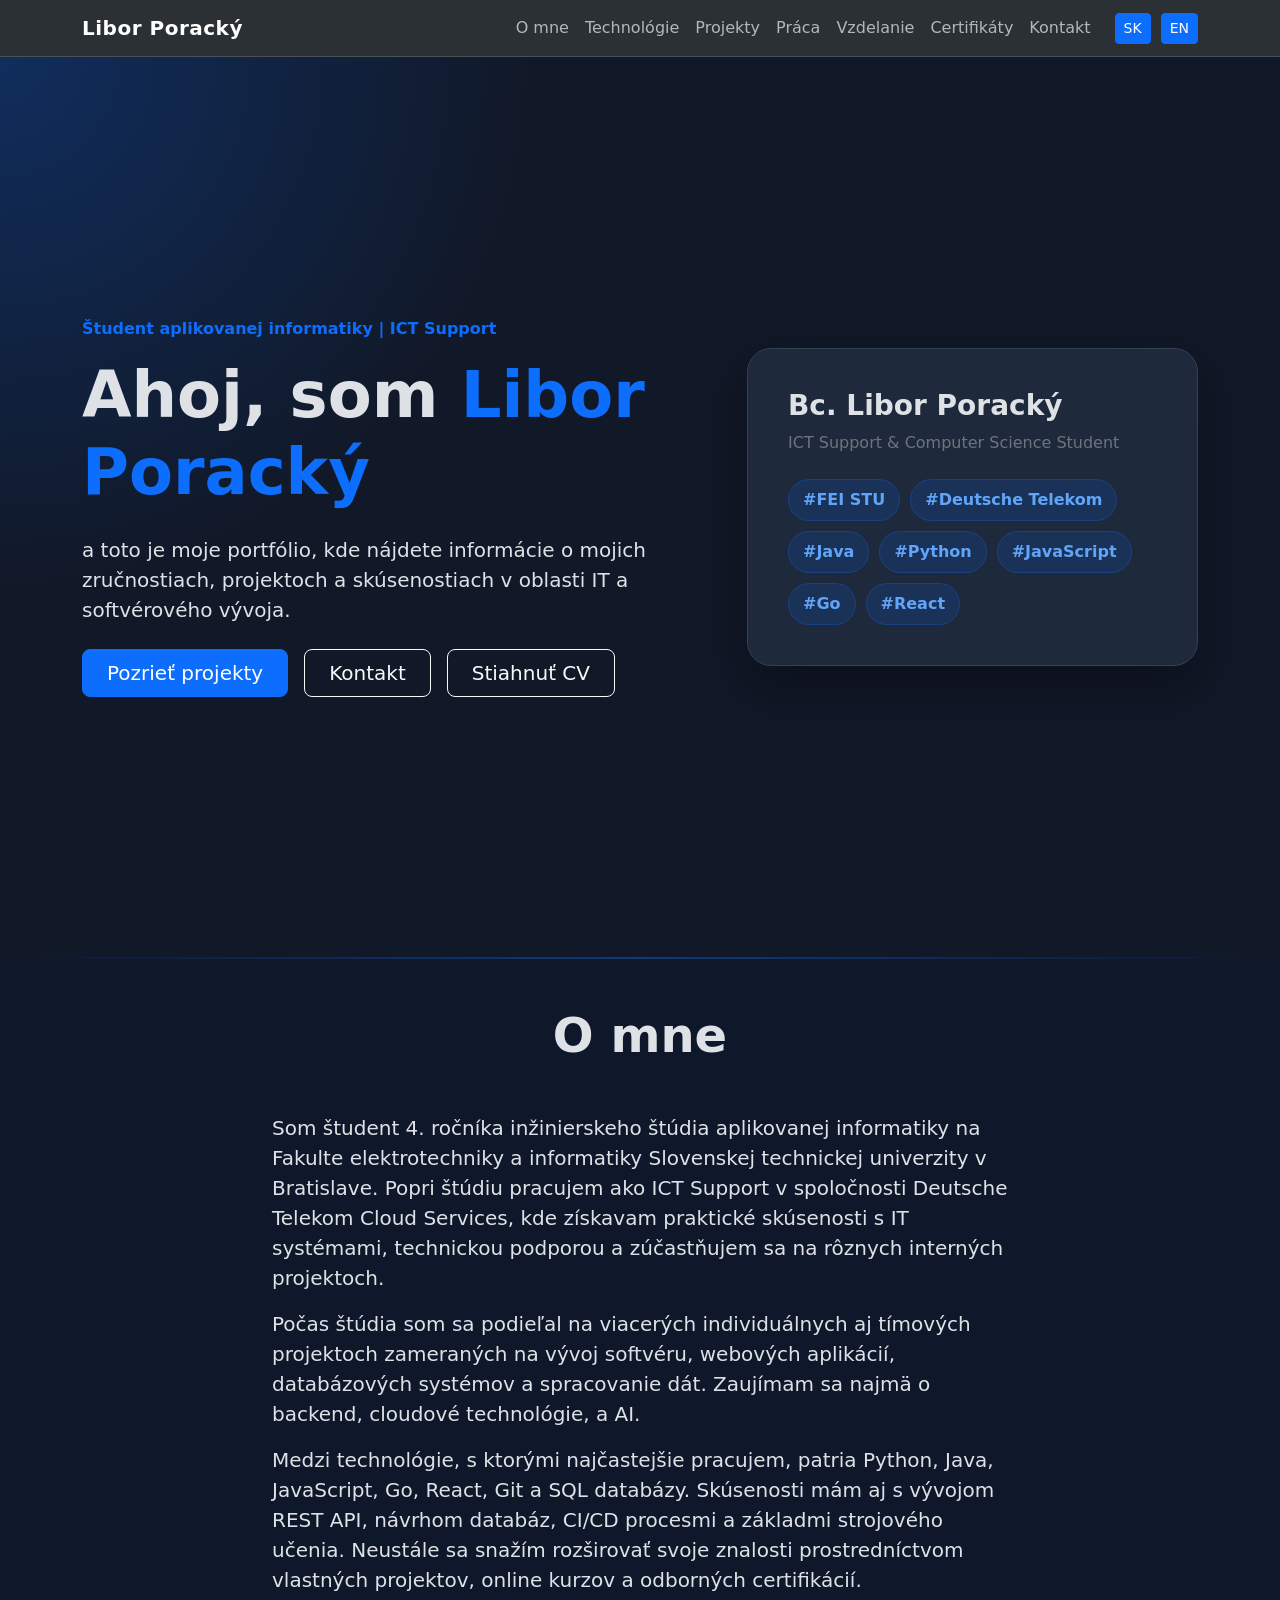
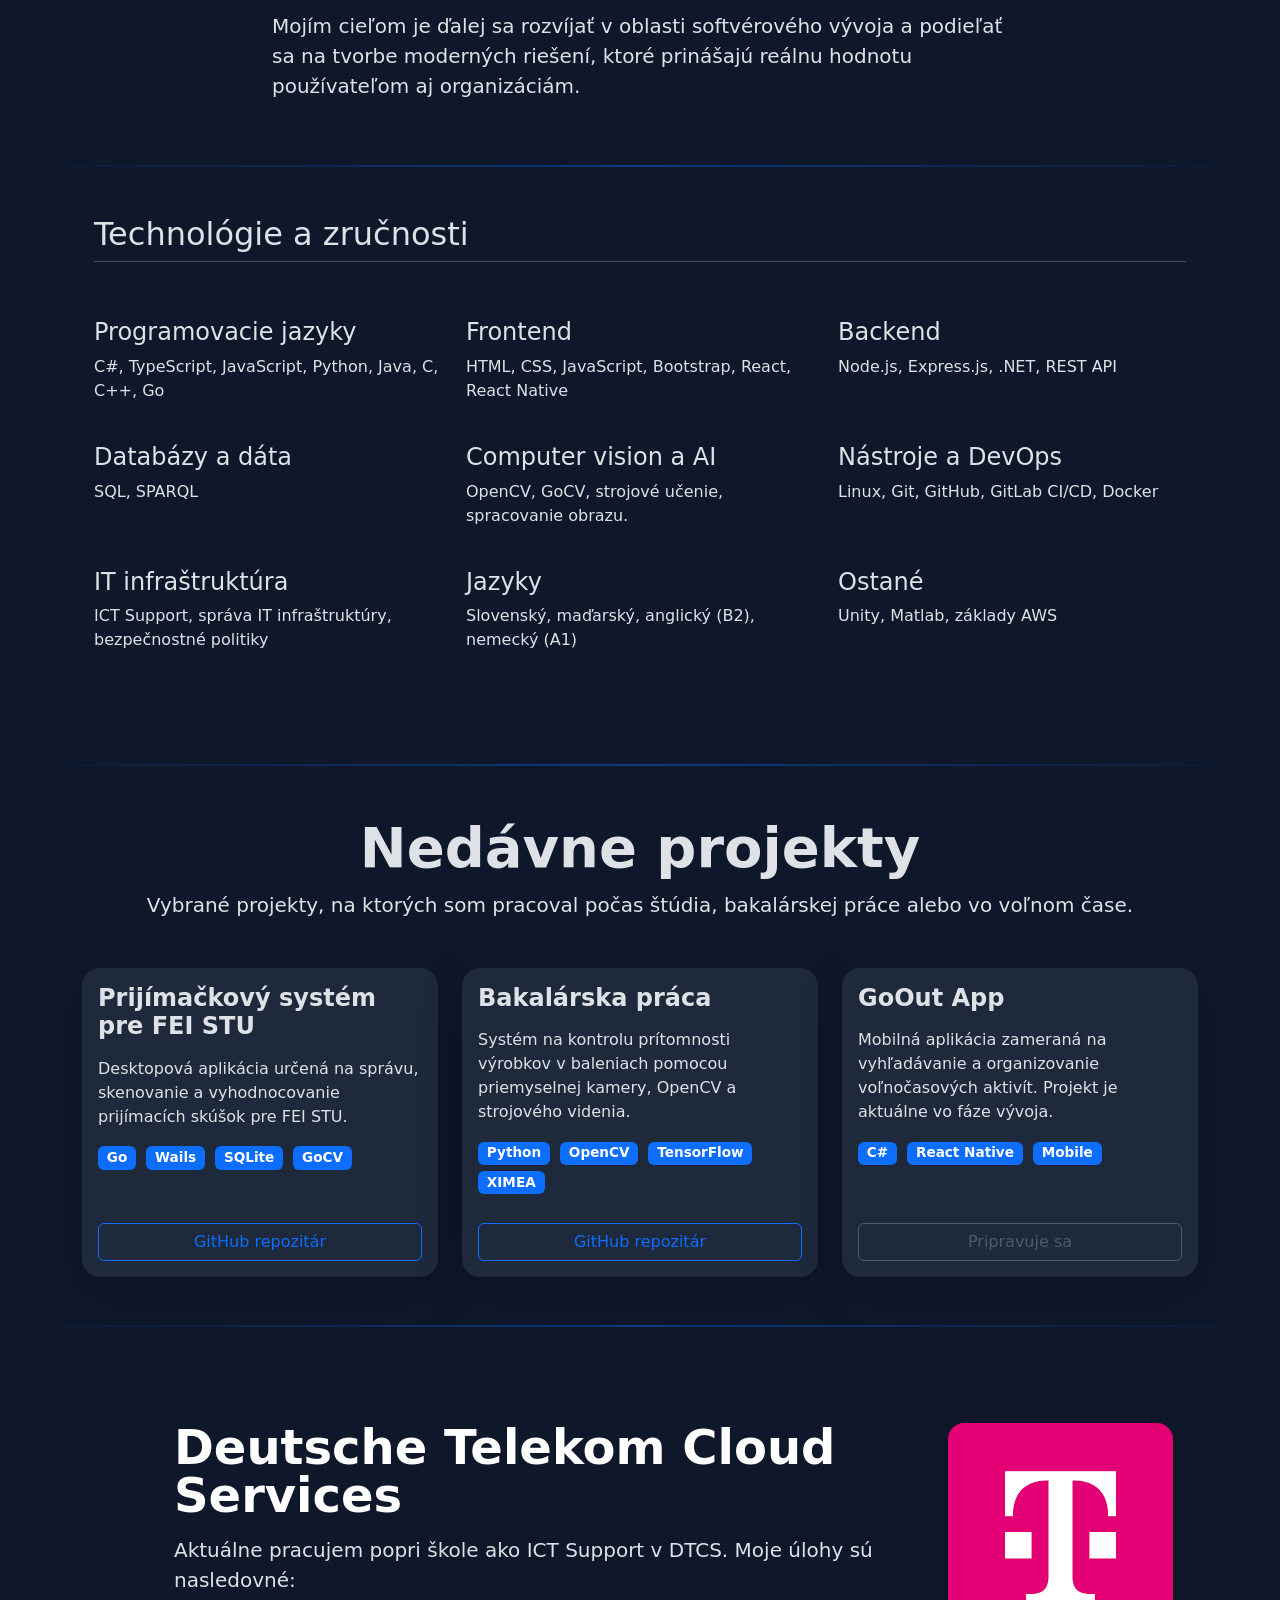
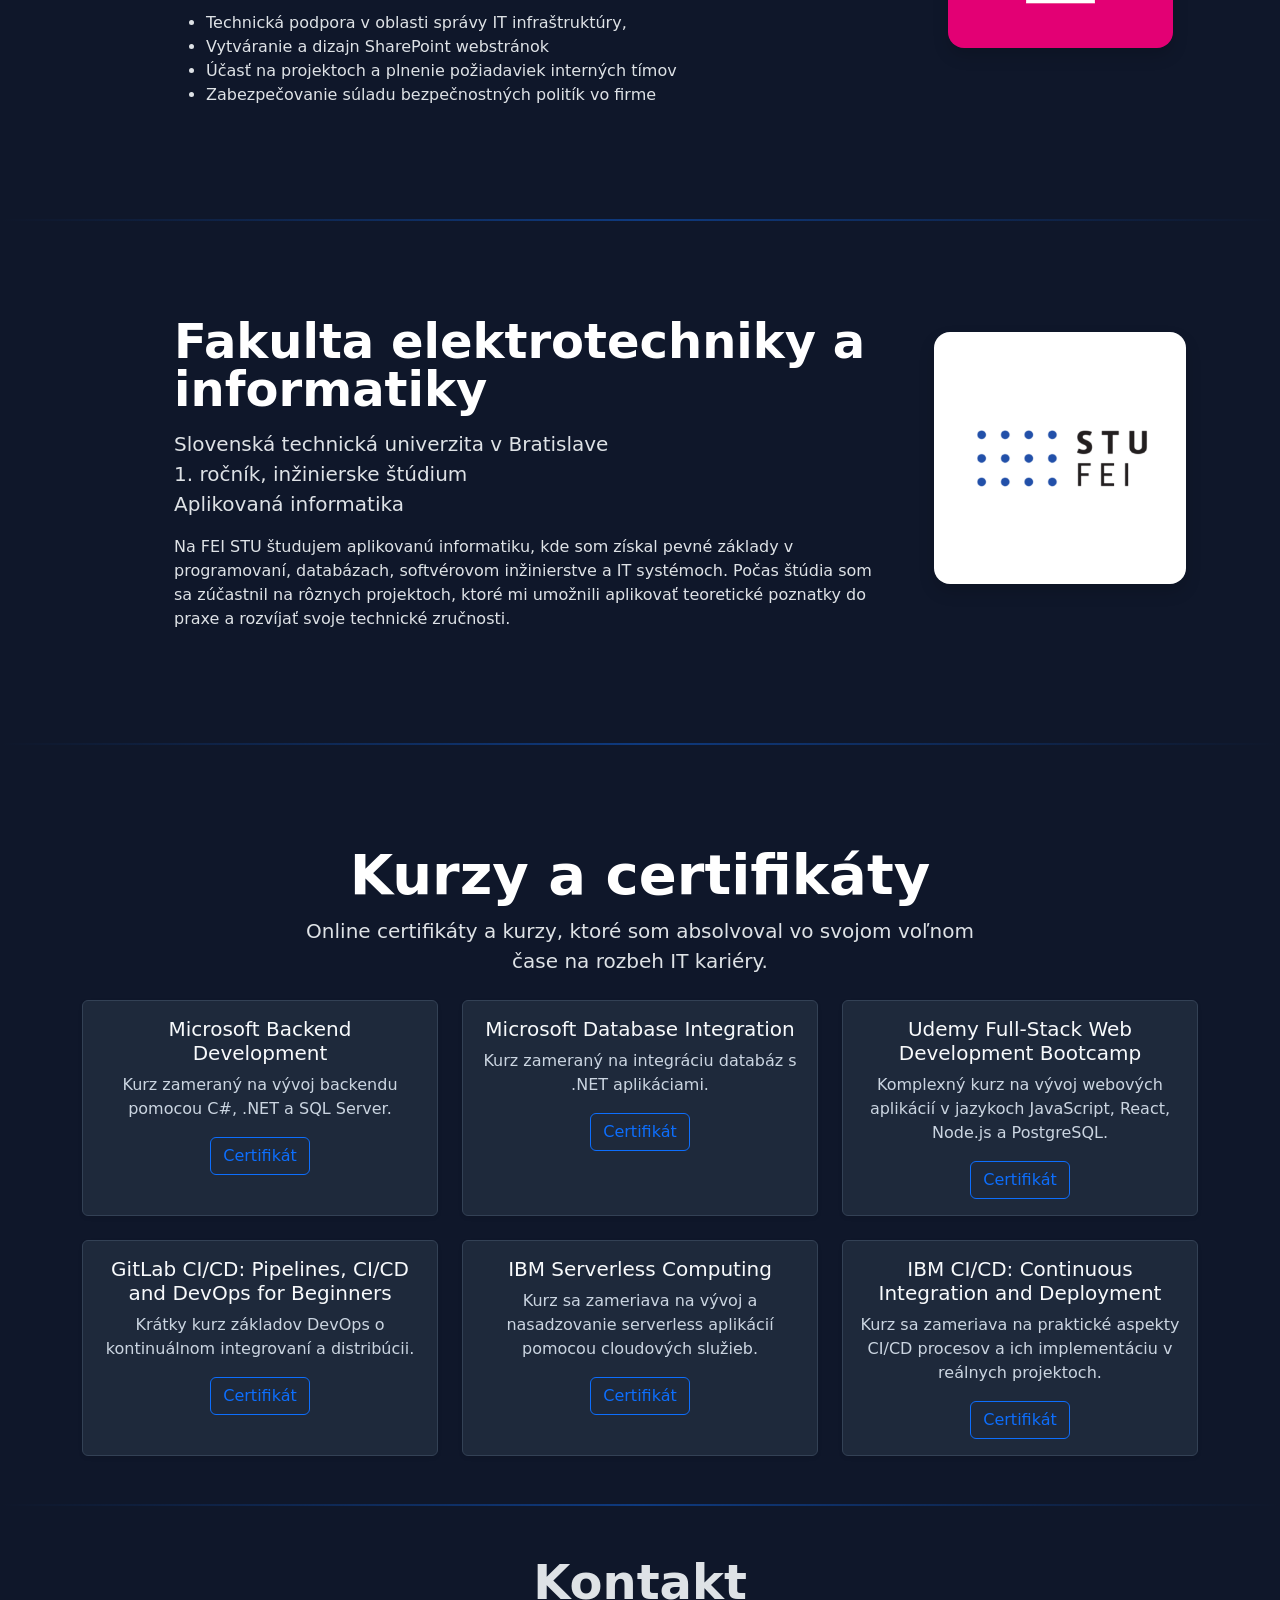
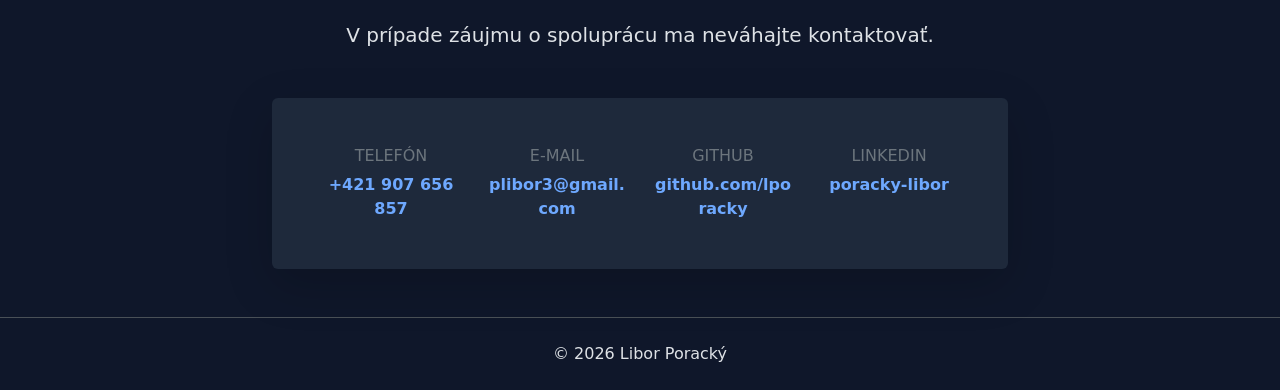
==== commit 59c5eb6e: "add certificates" ====
--- a/index.html
+++ b/index.html
@@ -150,17 +150,17 @@
 
             <div class="col">
                 <h3 class="fs-4">Programovacie jazyky</h3>
-                <p>Python, Java, JavaScript, C, C++, Go</p>
+                <p>C#, TypeScript, JavaScript, Python, Java, C, C++, Go</p>
             </div>
 
             <div class="col">
                 <h3 class="fs-4">Frontend</h3>
-                <p>HTML, CSS, JavaScript, Bootstrap, React</p>
+                <p>HTML, CSS, JavaScript, Bootstrap, React, React Native</p>
             </div>
 
             <div class="col">
                 <h3 class="fs-4">Backend</h3>
-                <p>Node.js, Express.js, REST API</p>
+                <p>Node.js, Express.js,  .NET, REST API</p>
             </div>
 
             <div class="col">
@@ -393,11 +393,35 @@
                 <div class="col-md-4">
                     <div class="card h-100 shadow-sm">
                         <div class="card-body">
+                            <h5 class="card-title">Microsoft Backend Development</h5>
+                            <p class="card-text">
+                                Kurz zameraný na vývoj backendu pomocou C#, .NET a SQL Server.
+                            </p>
+                            <a href="./assets/microsoft-backend-coursera.pdf" class="btn btn-outline-primary">Certifikát</a>
+                        </div>
+                    </div>
+                </div>
+
+                <div class="col-md-4">
+                    <div class="card h-100 shadow-sm">
+                        <div class="card-body">
+                            <h5 class="card-title">Microsoft Database Integration</h5>
+                            <p class="card-text">
+                                Kurz zameraný na integráciu databáz s .NET aplikáciami.
+                            </p>
+                            <a href="./assets/microsoft-database-integration-coursera.pdf" class="btn btn-outline-primary">Certifikát</a>
+                        </div>
+                    </div>
+                </div>
+
+                <div class="col-md-4">
+                    <div class="card h-100 shadow-sm">
+                        <div class="card-body">
                             <h5 class="card-title">Udemy Full-Stack Web Development Bootcamp</h5>
                             <p class="card-text">
-                                Komplexný kurz na vývoj webových aplikácií v jazykoch JavaScript, React, Node.js a MongoDB.
+                                Komplexný kurz na vývoj webových aplikácií v jazykoch JavaScript, React, Node.js a PostgreSQL.
                             </p>
-                            <a href="./assets/udemy-fullstack-course.pdf" class="btn btn-outline-primary">Certifikát</a>
+                            <a href="./assets/udemy-fullstack-bootcamp.pdf" class="btn btn-outline-primary">Certifikát</a>
                         </div>
                     </div>
                 </div>
@@ -409,7 +433,31 @@
                             <p class="card-text">
                                 Krátky kurz základov DevOps o kontinuálnom integrovaní a distribúcii.
                             </p>
-                            <a href="./assets/learn-gitlab-course.pdf" class="btn btn-outline-primary">Certifikát</a>
+                            <a href="./assets/udemy-devops-basics.pdf" class="btn btn-outline-primary">Certifikát</a>
+                        </div>
+                    </div>
+                </div>
+
+                <div class="col-md-4">
+                    <div class="card h-100 shadow-sm">
+                        <div class="card-body">
+                            <h5 class="card-title">IBM Serverless Computing</h5>
+                            <p class="card-text">
+                                Kurz sa zameriava na vývoj a nasadzovanie serverless aplikácií pomocou cloudových služieb.
+                            </p>
+                            <a href="./assets/ibm-serverless-coursera.pdf" class="btn btn-outline-primary">Certifikát</a>
+                        </div>
+                    </div>
+                </div>
+
+                <div class="col-md-4">
+                    <div class="card h-100 shadow-sm">
+                        <div class="card-body">
+                            <h5 class="card-title">IBM CI/CD: Continuous Integration and Deployment</h5>
+                            <p class="card-text">
+                                Kurz sa zameriava na praktické aspekty CI/CD procesov a ich implementáciu v reálnych projektoch.
+                            </p>
+                            <a href="./assets/ibm-cicd-coursera.pdf" class="btn btn-outline-primary">Certifikát</a>
                         </div>
                     </div>
                 </div>
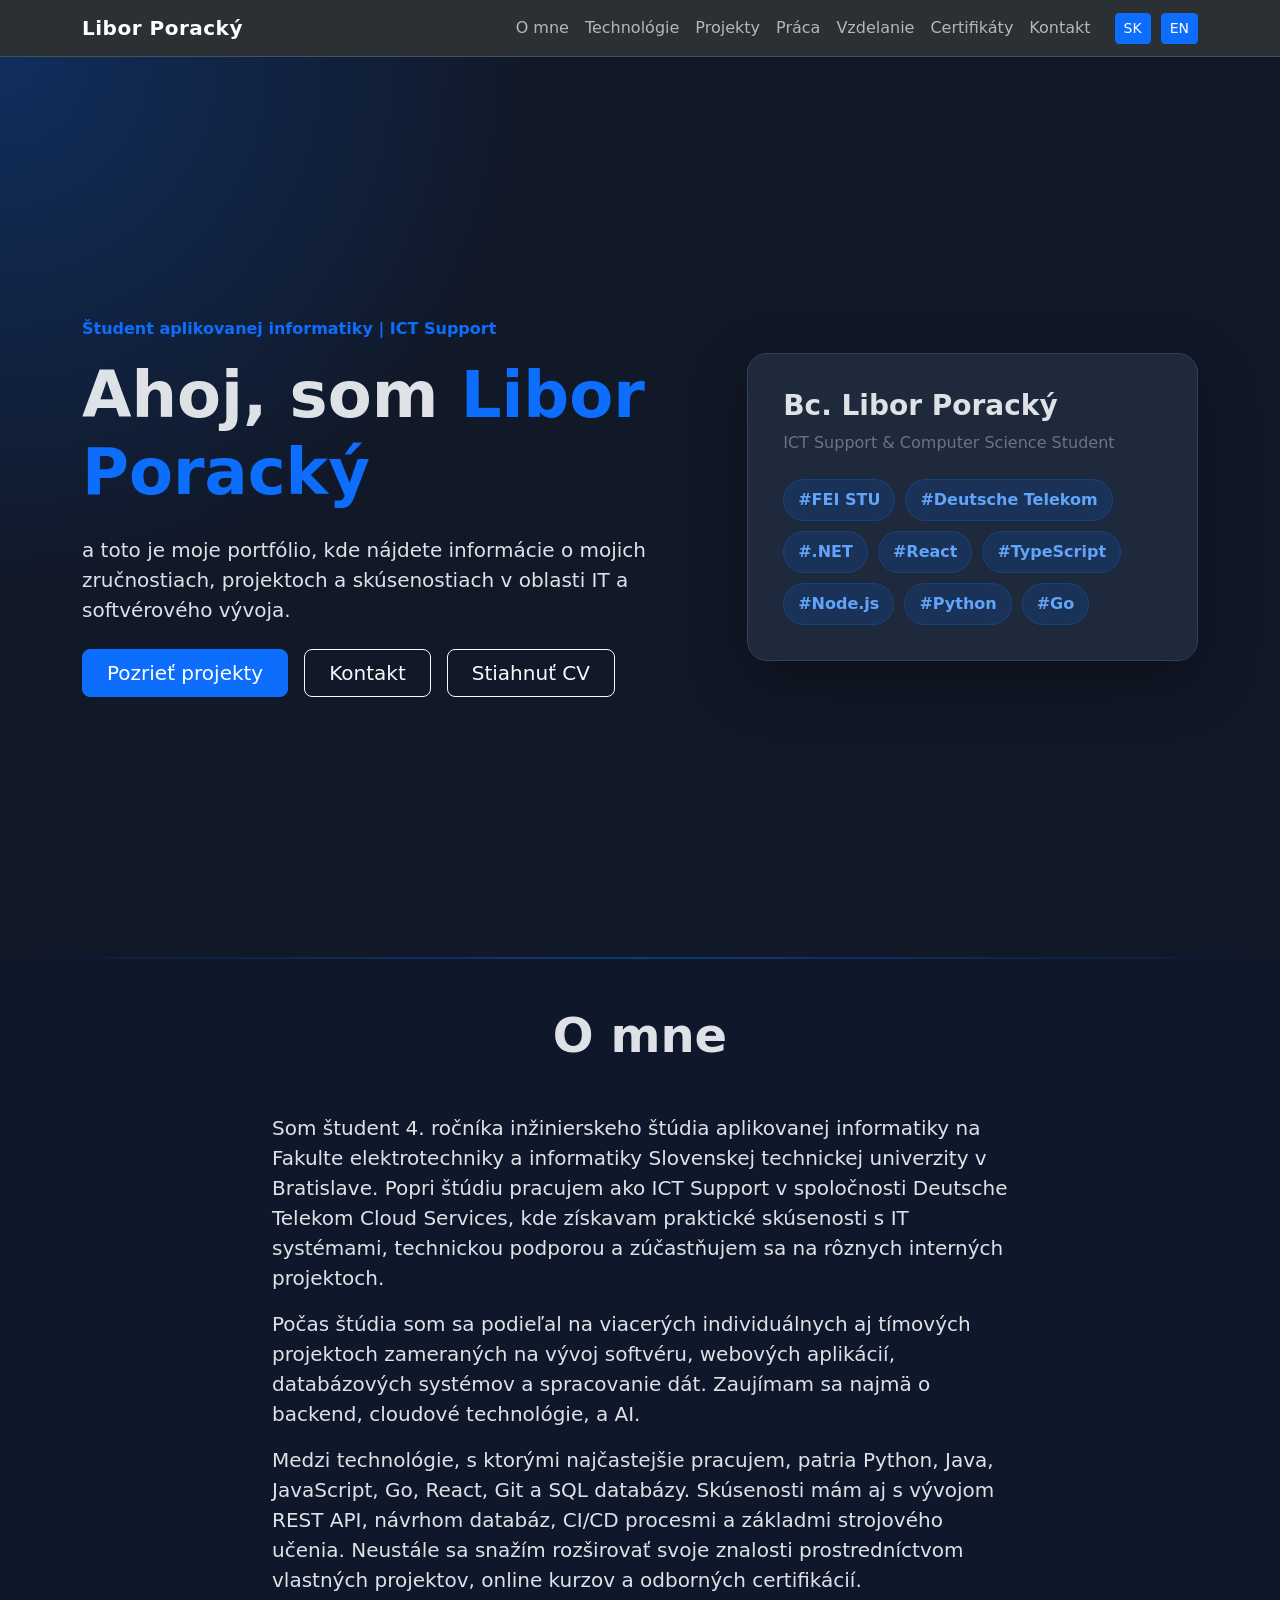
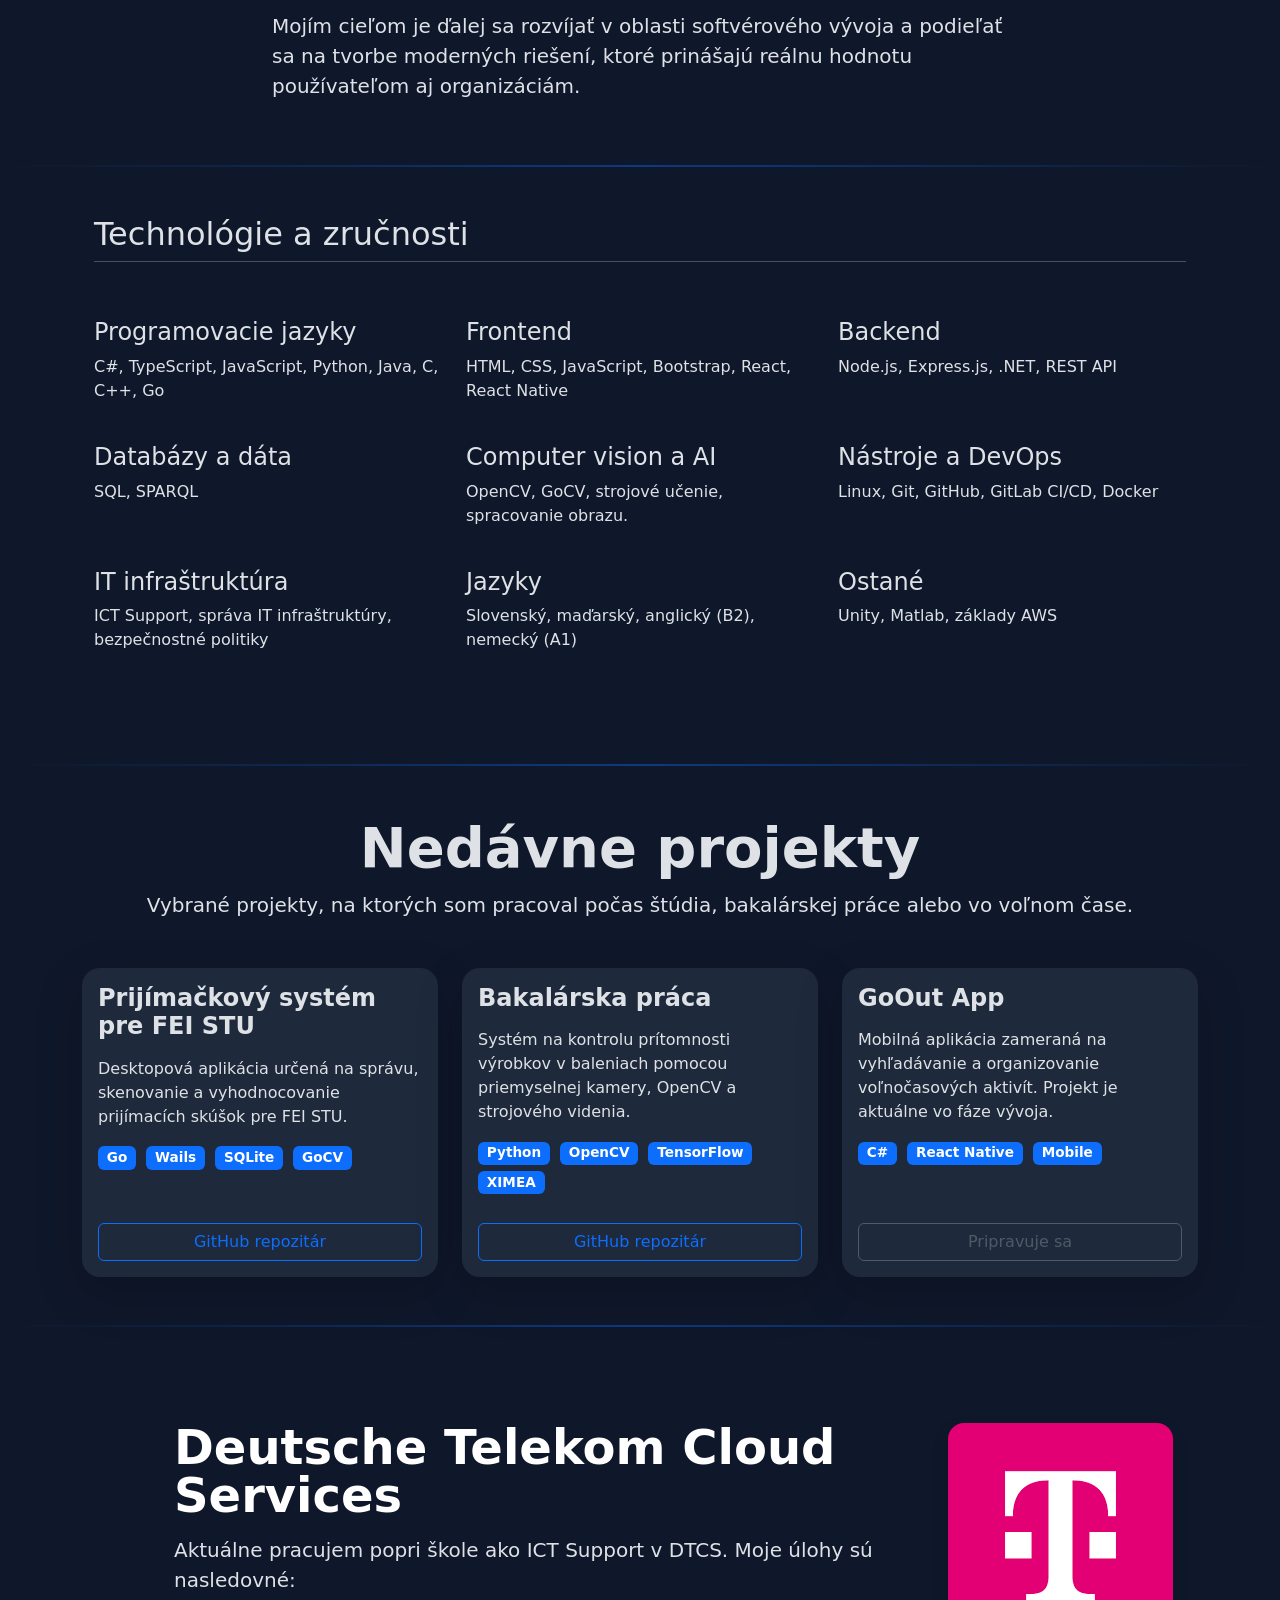
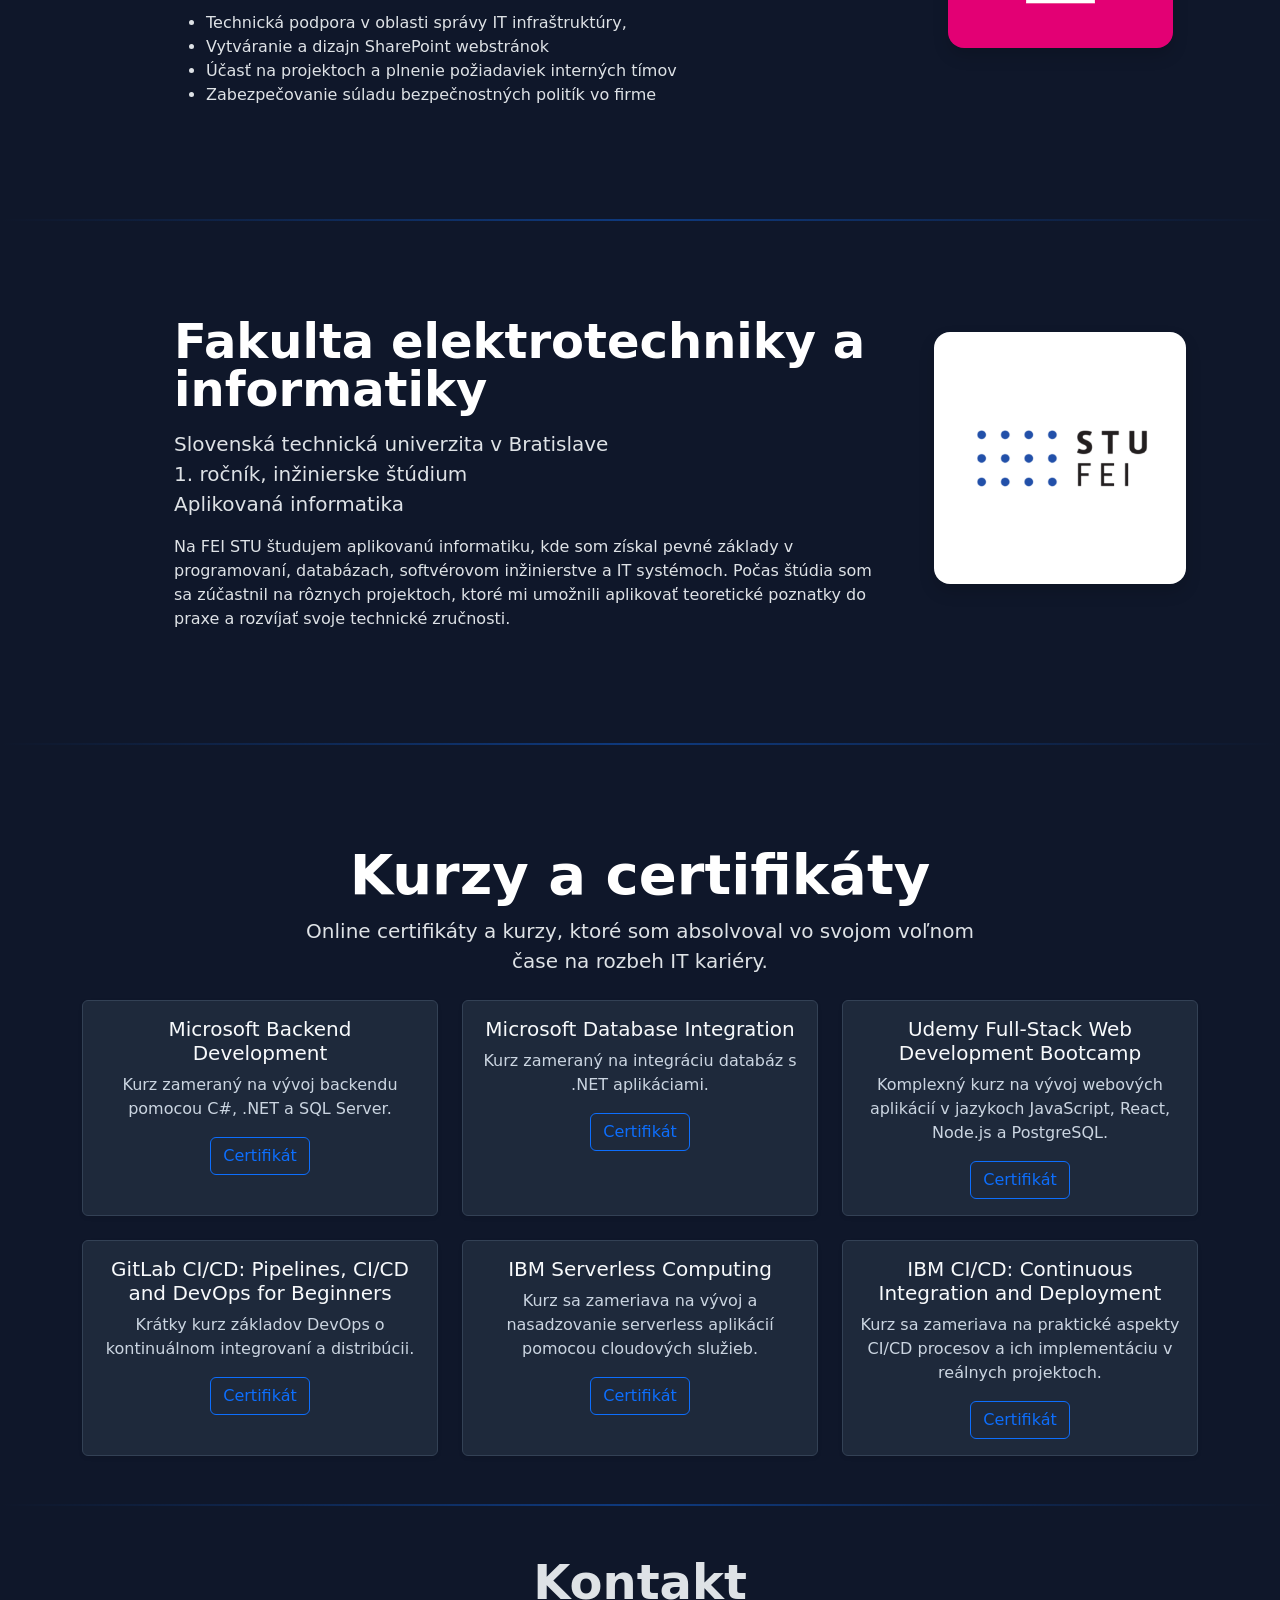
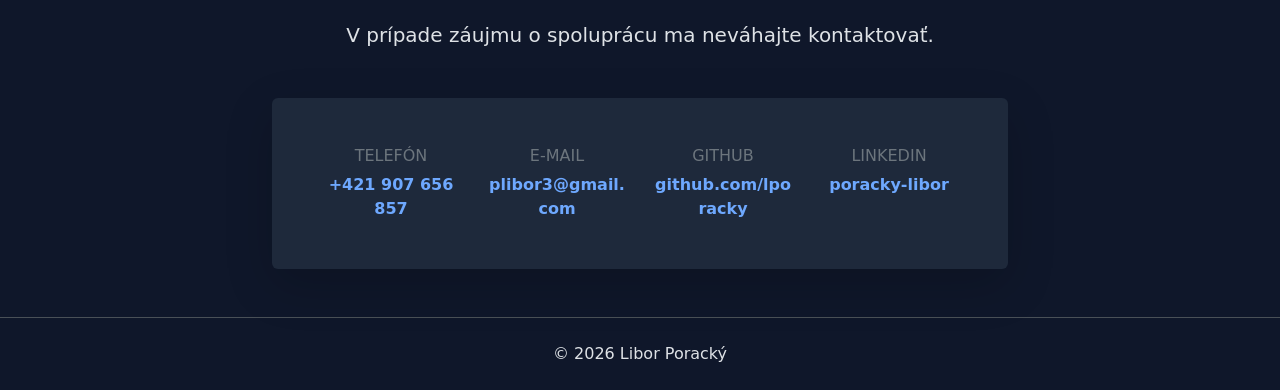
==== commit 8df63f6f: "Update CV" ====
--- a/index.html
+++ b/index.html
@@ -66,7 +66,7 @@
                 <div class="d-flex flex-wrap gap-3">
                     <a href="#projekty" class="btn btn-primary btn-lg px-4">Pozrieť projekty</a>
                     <a href="#kontakt" class="btn btn-outline-light btn-lg px-4">Kontakt</a>
-                    <a href="assets/CV Resume Poracky.pdf" target="_blank" class="btn btn-outline-light btn-lg px-4">
+                    <a href="assets/Poracky_CV_SK.pdf" target="_blank" class="btn btn-outline-light btn-lg px-4">
                         Stiahnuť CV
                     </a>
                 </div>
@@ -80,11 +80,12 @@
                     <div class="hero-tags">
                         <span>#FEI STU</span>
                         <span>#Deutsche Telekom</span>
-                        <span>#Java</span>
+                        <span>#.NET</span>
+                        <span>#React</span>
+                        <span>#TypeScript</span>
+                        <span>#Node.js</span>
                         <span>#Python</span>
-                        <span>#JavaScript</span>
                         <span>#Go</span>
-                        <span>#React</span>
                     </div>
                 </div>
             </div>
--- a/style.css
+++ b/style.css
@@ -87,12 +87,26 @@
 }
 
 .hero-card {
-    padding: 2.5rem;
-    border-radius: 24px;
+    width: 100%;
+    max-width: 520px;
+
+    /* pomer strán vizitky */
+    aspect-ratio: 1.75 / 1;
+
+    padding: 2.2rem;
+    border-radius: 20px;
+
     background: #1e293b;
     border: 1px solid #334155;
+
     box-shadow: 0 20px 60px rgba(0, 0, 0, .35);
-    backdrop-filter: blur(10px);
+
+    display: flex;
+    flex-direction: column;
+    justify-content: center;
+
+    margin-left: auto;
+    margin-right: auto;
 }
 
 .hero-tags {
